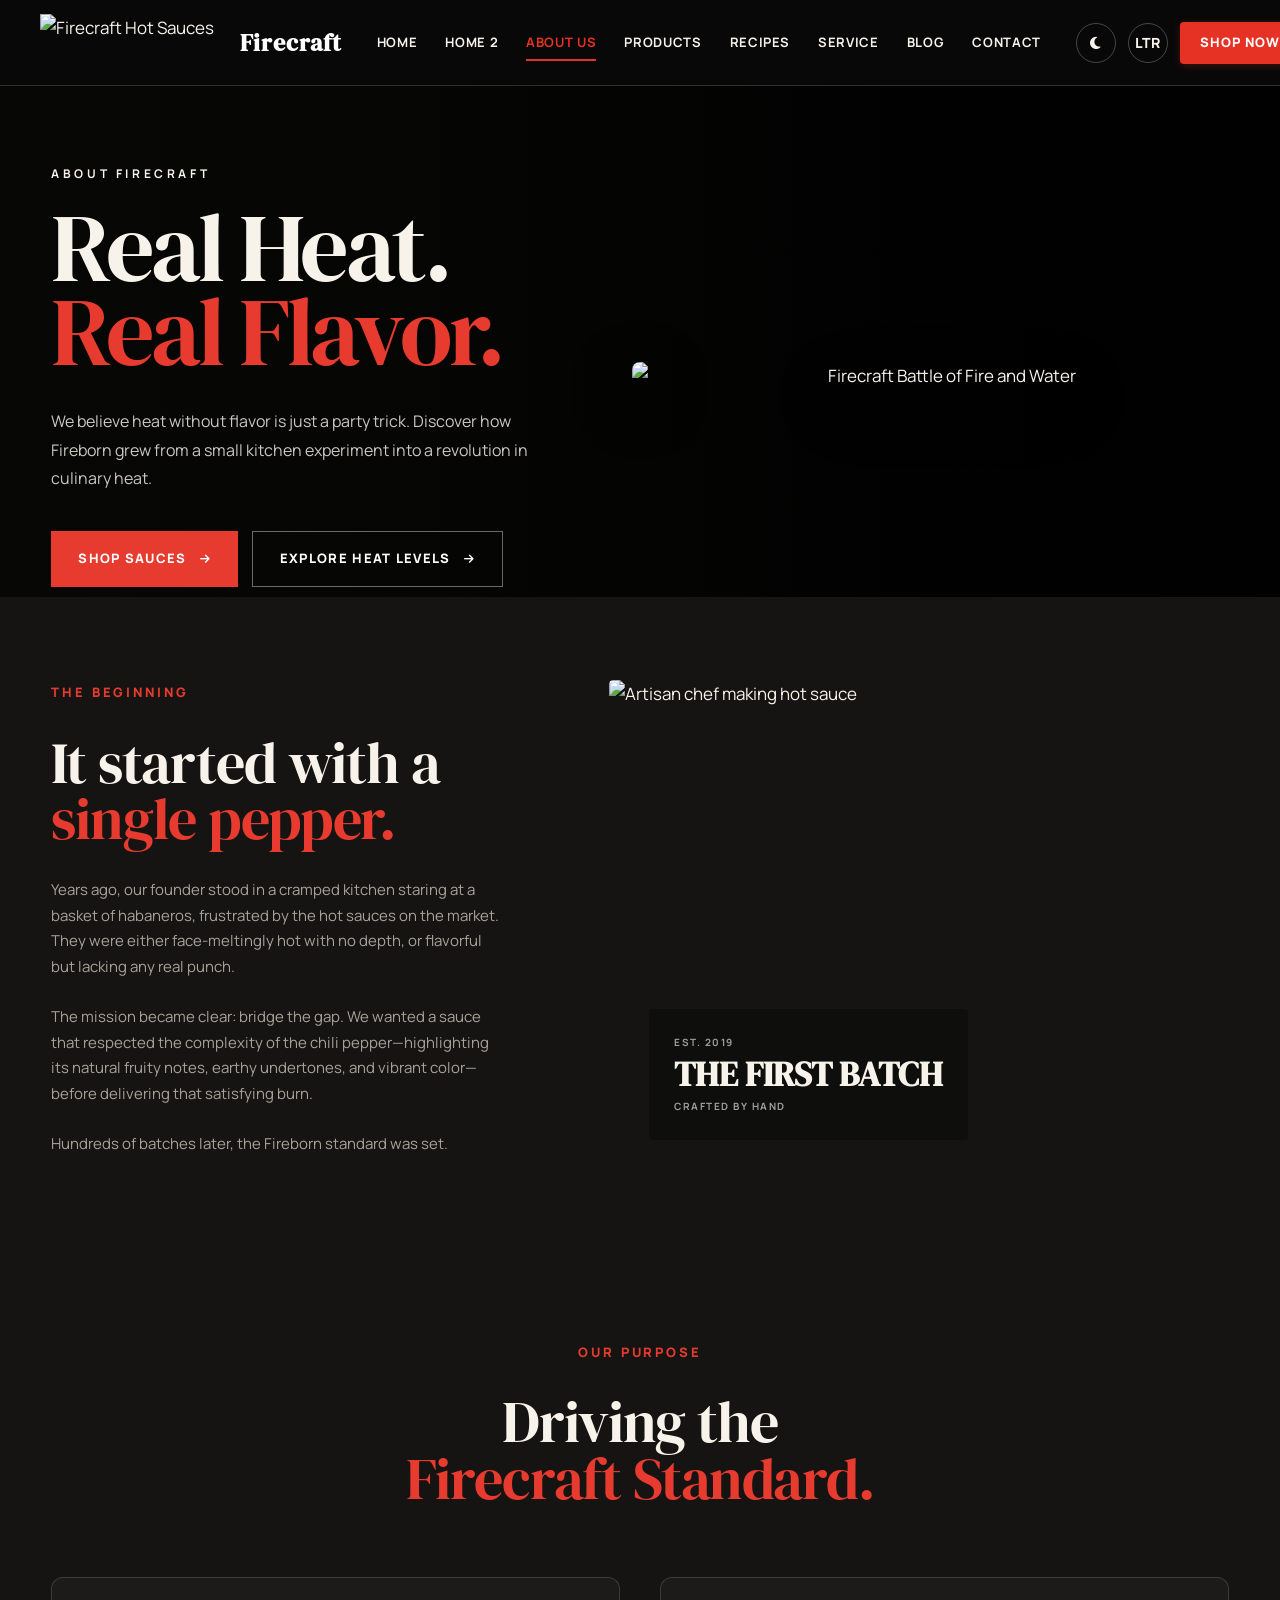
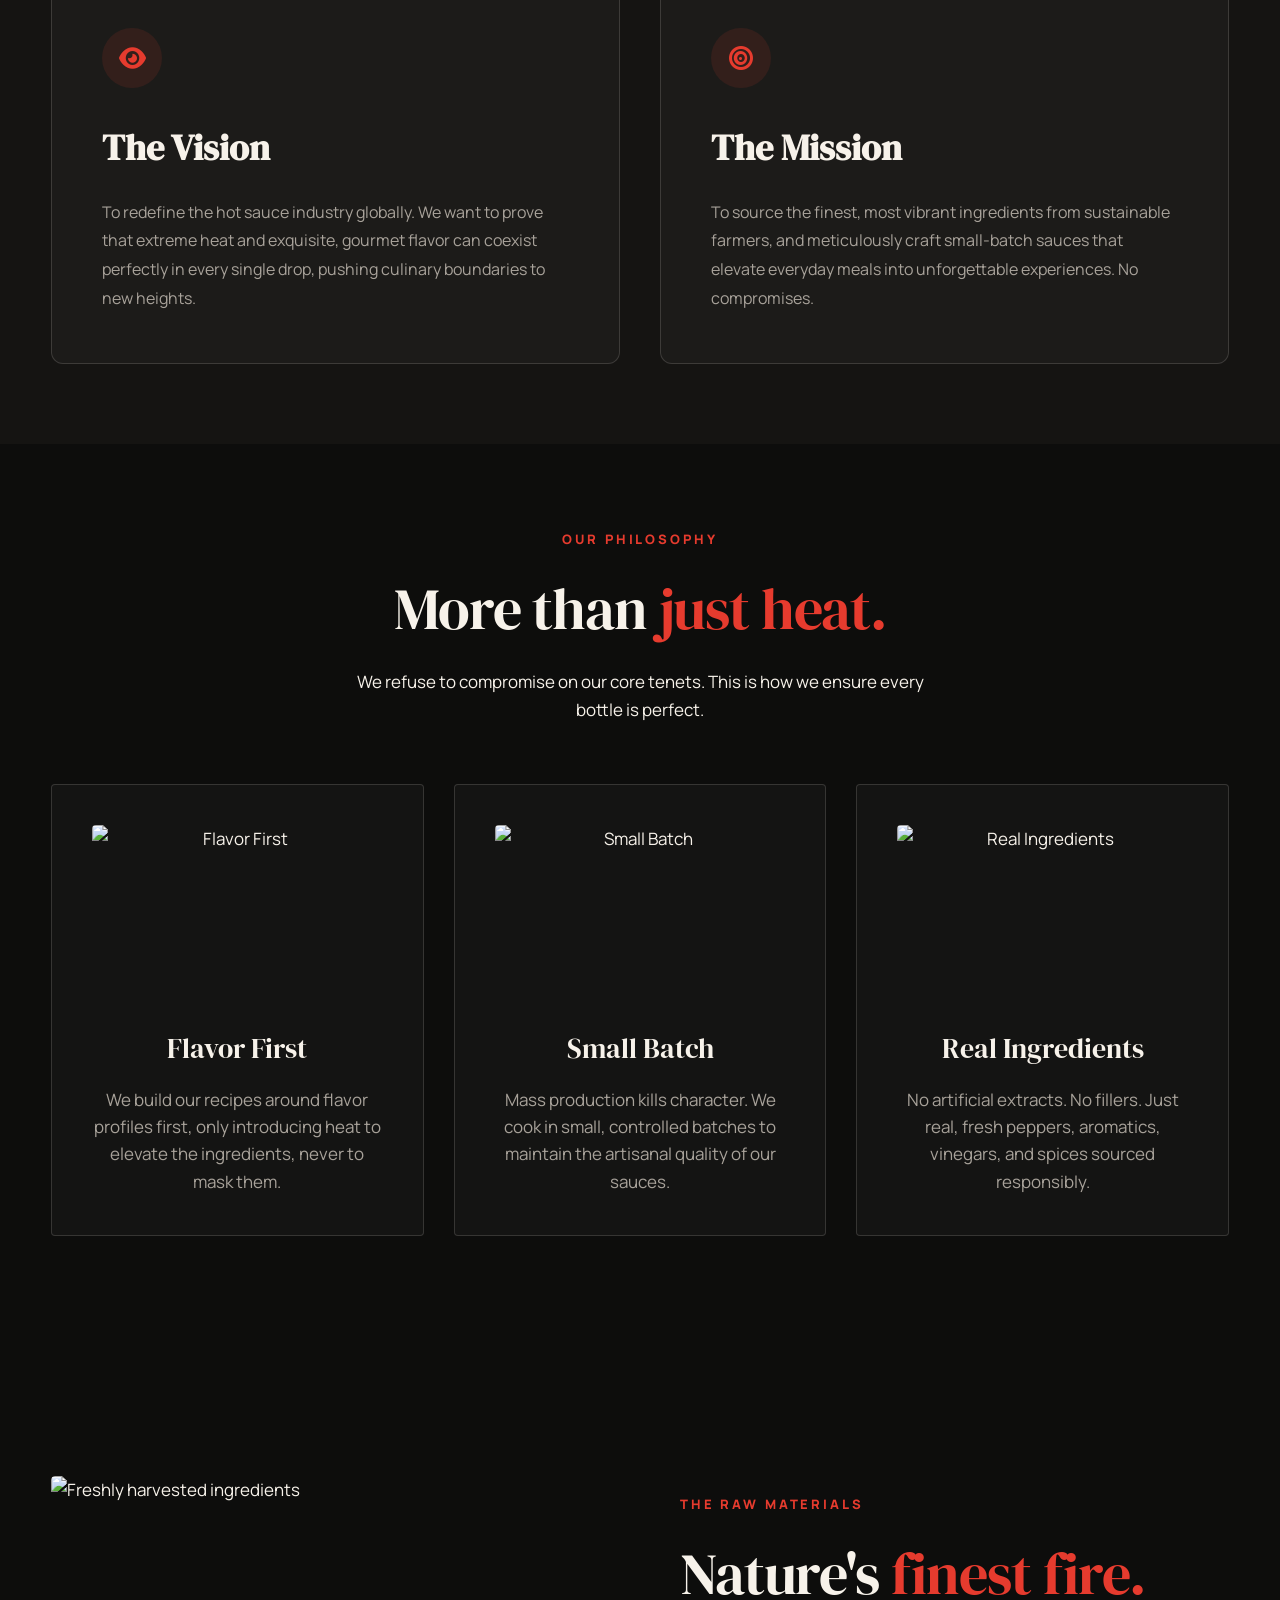
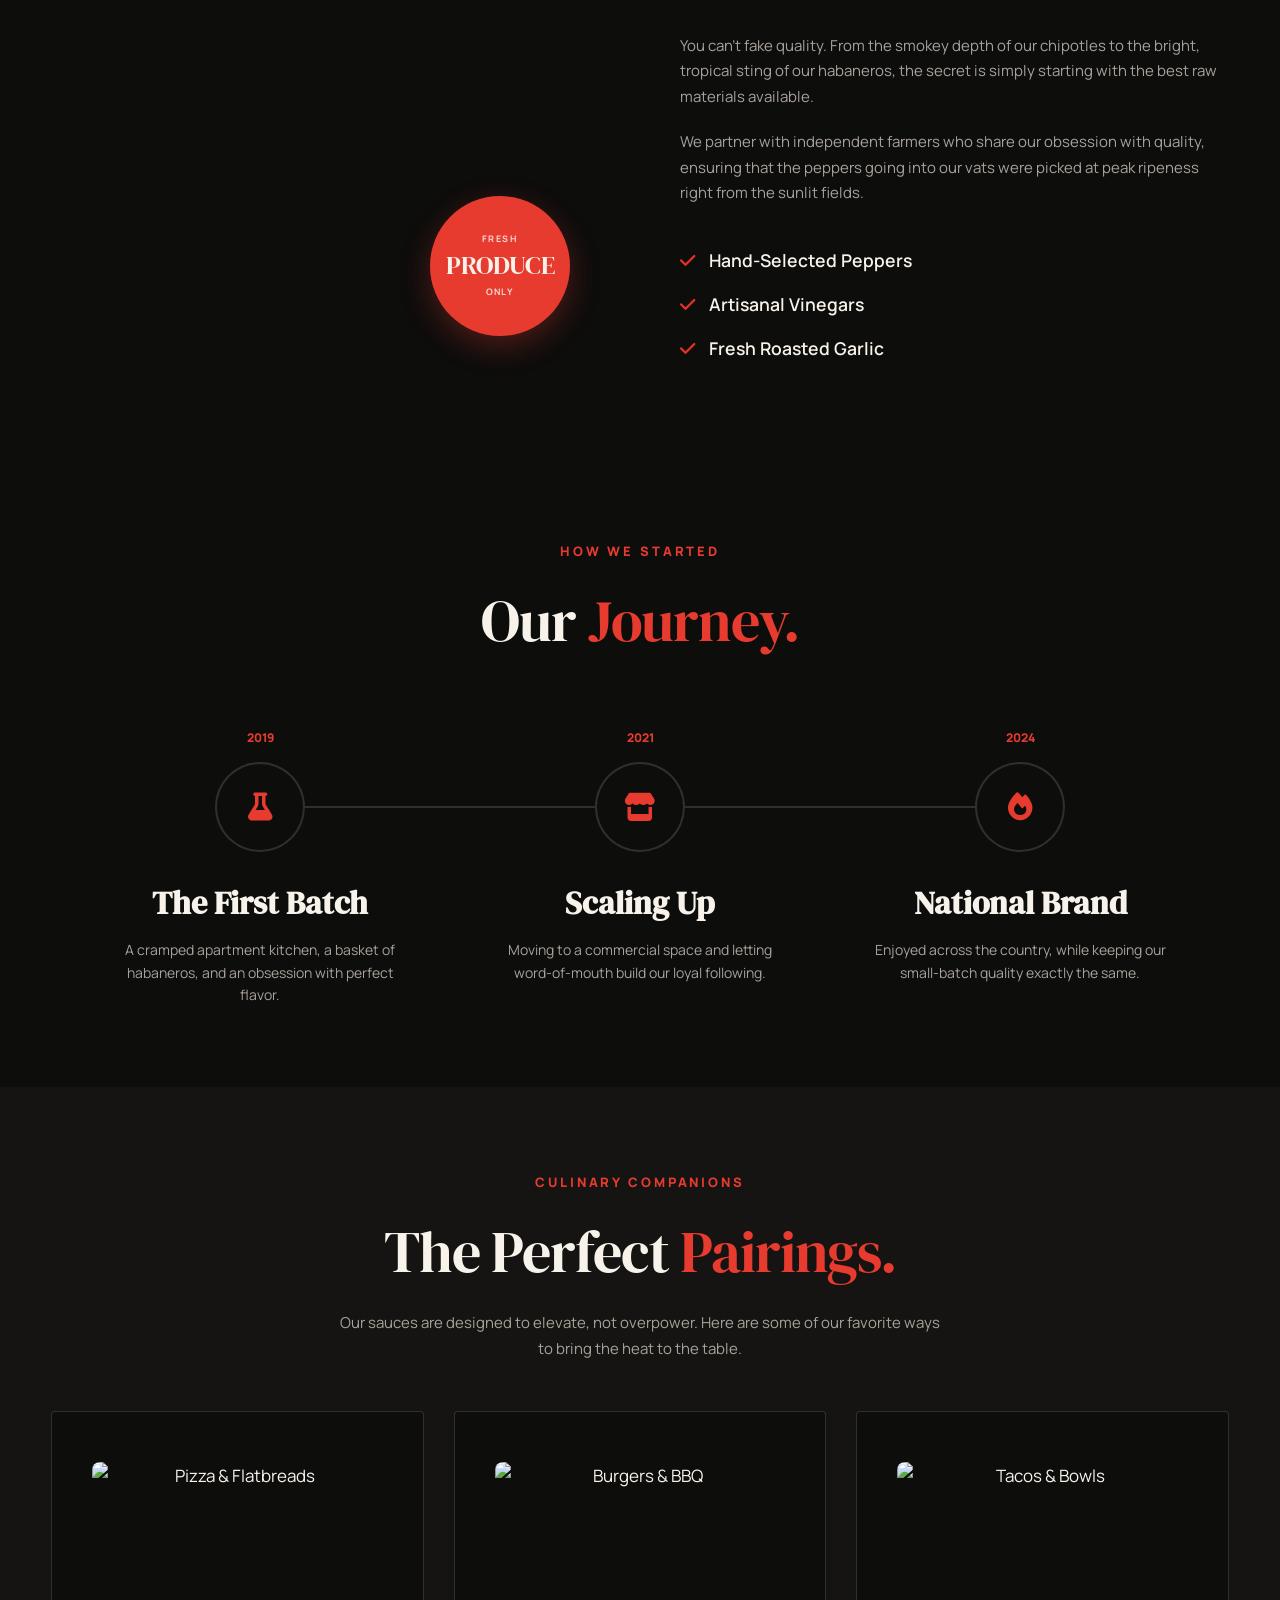
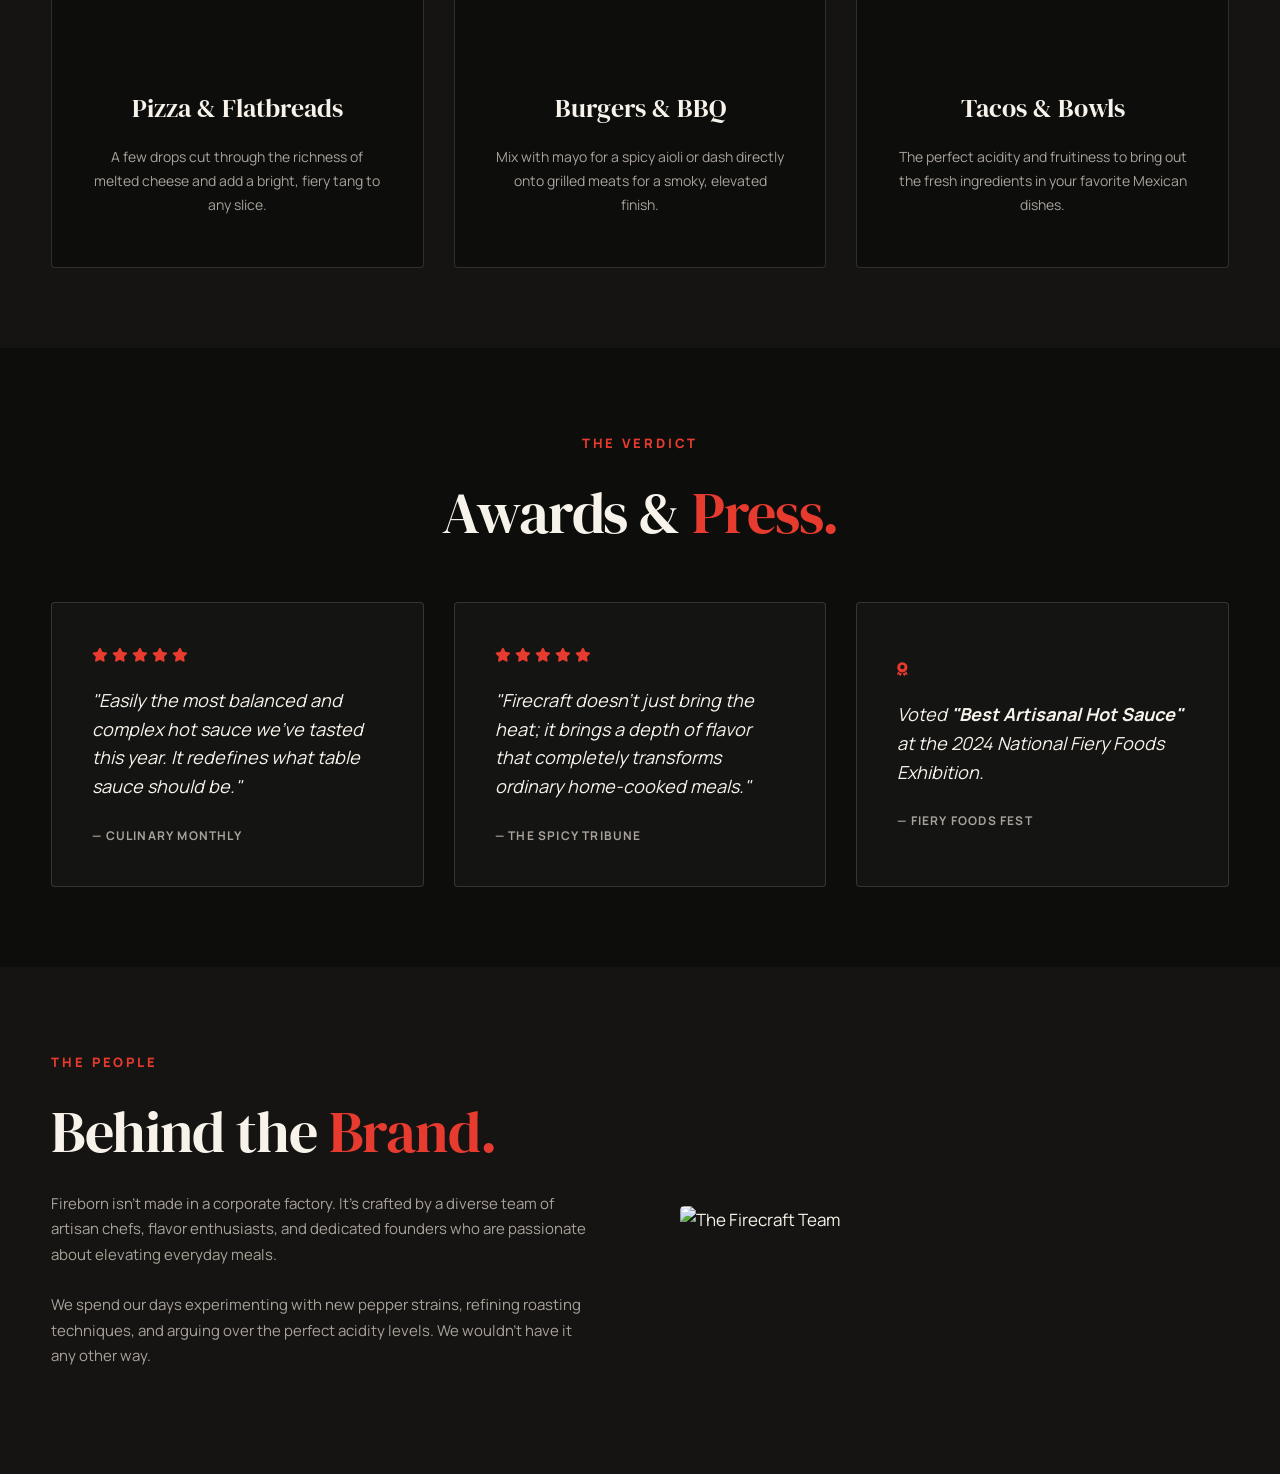
==== about.html @ ca41d74a "bugs cleared" ====
<!DOCTYPE html>
<html lang="en">
<head>
    <meta charset="UTF-8">
    <meta name="viewport" content="width=device-width, initial-scale=1.0">

    <title>Fireborn | Our Story</title>
    <link rel="icon" type="image/png" href="assets/images/firecraft_logo.png">

    <link rel="preconnect" href="https://fonts.googleapis.com">
    <link rel="preconnect" href="https://fonts.gstatic.com" crossorigin>

    <link href="https://fonts.googleapis.com/css2?family=DM+Serif+Display&family=Manrope:wght@400;500;600;700;800&display=swap" rel="stylesheet">

    <link
        rel="stylesheet"
        href="https://cdnjs.cloudflare.com/ajax/libs/font-awesome/6.5.2/css/all.min.css"
    >

    <link rel="stylesheet" href="css/style.css">
    <link rel="stylesheet" href="css/navbar.css">
    <link rel="stylesheet" href="css/footer.css">
    <link rel="stylesheet" href="css/about.css">
</head>

<body>

<!-- =====================================================
     NAVBAR
====================================================== -->
<div id="navbar-container">
    <header class="navbar">
        <div class="container navbar-container">
            <a href="index.html" class="logo">
                <img src="assets/images/firecraft_logo.png" alt="Firecraft Hot Sauces">
                <span class="logo-text">Firecraft</span>
            </a>
            <nav class="nav-menu">
                <a href="index.html">Home</a>
                <a href="home2.html">Home 2</a>
                <a href="about.html" class="active">About Us</a>
                <a href="products.html">Products</a>
                <a href="recipes.html">Recipes</a>
                <a href="services.html">Service</a>
                <a href="blog.html">Blog</a>
                <a href="contact.html">Contact</a>
            </nav>
            <div class="nav-actions">
                <button type="button" class="mobile-menu-btn" aria-label="Open Menu">
                    <i class="fa-solid fa-bars"></i>
                </button>
                <button type="button" class="nav-icon theme-toggle-btn" aria-label="Toggle Theme">
                    <i class="fa-solid fa-moon"></i>
                </button>
                <button type="button" class="nav-icon dir-toggle-btn" aria-label="Toggle Direction">
                    LTR
                </button>
                <a href="products.html" class="btn btn-primary nav-cta-btn">Shop Now</a>
            </div>
        </div>
    </header>
</div>




<main>

<!-- =====================================================
     01. HERO
===================================================== -->
<section class="hero-section" id="about-hero">

    <div class="hero-overlay"></div>

    <div class="container hero-container" style="display: flex; align-items: center; justify-content: space-between; flex-wrap: wrap; gap: 40px;">

        <div class="hero-content" style="max-width: 600px; flex: 1 1 400px;">
            <p class="hero-eyebrow">ABOUT FIRECRAFT</p>
            <h1 class="hero-title">
                Real Heat.<br>
                <span>Real Flavor.</span>
            </h1>
            <p class="hero-description">
                We believe heat without flavor is just a party trick. 
                Discover how Fireborn grew from a small kitchen experiment into a revolution in culinary heat.
            </p>
            
            <div class="hero-buttons" style="margin-top: 38px; display: flex; gap: 14px; flex-wrap: wrap;">
                <a href="products.html" class="btn btn-primary">
                    Shop Sauces
                    <i class="fa-solid fa-arrow-right"></i>
                </a>
                <a href="#heat-guide" class="btn btn-outline" style="border-color: rgba(255,255,255,0.4); color: #ffffff;" onmouseover="this.style.background='#ffffff'; this.style.color='#171513'" onmouseout="this.style.background='transparent'; this.style.color='#ffffff'">
                    Explore Heat Levels
                    <i class="fa-solid fa-arrow-right"></i>
                </a>
                
            </div>
        </div>
        
        <div class="hero-mascot" style="flex: 1 1 400px; max-width: 600px; text-align: center;">
            <img src="assets/images/services/Firecraft_%20Battle%20of%20Fire%20and%20Water.png" class="animated-mascot" alt="Firecraft Battle of Fire and Water" style="width: 100%; max-width: 550px; height: auto; border-radius: 8px;">
        </div>

    </div>

</section>

<!-- =====================================================
     02. THE BEGINNING
===================================================== -->
<section class="story-section section">
    <div class="container story-layout">
        
        <div class="story-copy">
            <span class="section-label">THE BEGINNING</span>
            <h2>
                It started with a<br>
                <em>single pepper.</em>
            </h2>
            <p>
                Years ago, our founder stood in a cramped kitchen staring at a basket of habaneros, frustrated by the hot sauces on the market. They were either face-meltingly hot with no depth, or flavorful but lacking any real punch.
            </p>
            <p>
                The mission became clear: bridge the gap. We wanted a sauce that respected the complexity of the chili pepper—highlighting its natural fruity notes, earthy undertones, and vibrant color—before delivering that satisfying burn.
            </p>
            <p>
                Hundreds of batches later, the Fireborn standard was set.
            </p>
        </div>

        <div class="story-visual">
            <img src="assets/images/about_story.jpg" alt="Artisan chef making hot sauce">
            <div class="story-caption">
                <span>EST. 2019</span>
                <strong>THE FIRST BATCH</strong>
                <span>CRAFTED BY HAND</span>
            </div>
        </div>

    </div>
</section>

<section class="vision-mission-redesigned section" style="background: var(--color-dark-soft); position: relative; padding: 80px 0;">
    <div class="container">
        <div class="philosophy-heading text-center" style="margin-bottom: 40px; display: flex; flex-direction: column; align-items: center;">
            <span class="section-label">OUR PURPOSE</span>
            <h2>
                Driving the<br>
                <em>Firecraft Standard.</em>
            </h2>
        </div>

        <div style="display: grid; grid-template-columns: repeat(auto-fit, minmax(350px, 1fr)); gap: 40px; position: relative; z-index: 2;">
            
            <!-- Vision Card -->
            <div style="background: var(--card-bg-light); border: 1px solid var(--color-border-dark); border-radius: 12px; padding: 50px; transition: transform 0.4s ease, box-shadow 0.4s ease; cursor: pointer;" onmouseover="this.style.transform='translateY(-10px)'; this.style.boxShadow='0 20px 40px rgba(255, 68, 51, 0.15)'; this.style.borderColor='var(--color-red)'" onmouseout="this.style.transform='translateY(0)'; this.style.boxShadow='none'; this.style.borderColor='var(--color-border-dark)'">
                <div style="width: 60px; height: 60px; background: rgba(255, 68, 51, 0.1); border-radius: 50%; display: flex; align-items: center; justify-content: center; margin-bottom: 30px;">
                    <i class="fa-solid fa-eye" style="font-size: 24px; color: var(--color-red);"></i>
                </div>
                <h3 style="font-family: var(--font-display); font-size: 36px; color: var(--color-text-light); margin-bottom: 20px;">The Vision</h3>
                <p style="color: var(--color-muted); font-size: 16px; line-height: 1.8;">
                    To redefine the hot sauce industry globally. We want to prove that extreme heat and exquisite, gourmet flavor can coexist perfectly in every single drop, pushing culinary boundaries to new heights.
                </p>
            </div>

            <!-- Mission Card -->
            <div style="background: var(--card-bg-light); border: 1px solid var(--color-border-dark); border-radius: 12px; padding: 50px; transition: transform 0.4s ease, box-shadow 0.4s ease; cursor: pointer;" onmouseover="this.style.transform='translateY(-10px)'; this.style.boxShadow='0 20px 40px rgba(255, 68, 51, 0.15)'; this.style.borderColor='var(--color-red)'" onmouseout="this.style.transform='translateY(0)'; this.style.boxShadow='none'; this.style.borderColor='var(--color-border-dark)'">
                <div style="width: 60px; height: 60px; background: rgba(255, 68, 51, 0.1); border-radius: 50%; display: flex; align-items: center; justify-content: center; margin-bottom: 30px;">
                    <i class="fa-solid fa-bullseye" style="font-size: 24px; color: var(--color-red);"></i>
                </div>
                <h3 style="font-family: var(--font-display); font-size: 36px; color: var(--color-text-light); margin-bottom: 20px;">The Mission</h3>
                <p style="color: var(--color-muted); font-size: 16px; line-height: 1.8;">
                    To source the finest, most vibrant ingredients from sustainable farmers, and meticulously craft small-batch sauces that elevate everyday meals into unforgettable experiences. No compromises.
                </p>
            </div>

        </div>
    </div>
</section>

<!-- =====================================================
     04. OUR PHILOSOPHY
===================================================== -->
<section class="philosophy-section section section-dark">
    <div class="container">
        <div class="philosophy-heading text-center">
            <span class="section-label">OUR PHILOSOPHY</span>
            <h2>
                More than
                <em>just heat.</em>
            </h2>
            <p>We refuse to compromise on our core tenets. This is how we ensure every bottle is perfect.</p>
        </div>

        <div class="philosophy-grid">
            <article class="philosophy-card">
                <img src="assets/images/services/services-process.jpg" alt="Flavor First" style="width: 100%; height: 180px; object-fit: cover; border-radius: 4px; margin-bottom: 20px;">
                <h3>Flavor First</h3>
                <p>We build our recipes around flavor profiles first, only introducing heat to elevate the ingredients, never to mask them.</p>
            </article>

            <article class="philosophy-card">
                <img src="assets/images/about_team.jpg" alt="Small Batch" style="width: 100%; height: 180px; object-fit: cover; border-radius: 4px; margin-bottom: 20px;">
                <h3>Small Batch</h3>
                <p>Mass production kills character. We cook in small, controlled batches to maintain the artisanal quality of our sauces.</p>
            </article>

            <article class="philosophy-card">
                <img src="assets/images/products/Understand the Heat in Chili Peppers.png" alt="Real Ingredients" style="width: 100%; height: 180px; object-fit: cover; border-radius: 4px; margin-bottom: 20px;">
                <h3>Real Ingredients</h3>
                <p>No artificial extracts. No fillers. Just real, fresh peppers, aromatics, vinegars, and spices sourced responsibly.</p>
            </article>
        </div>
    </div>
</section>

<!-- =====================================================
     05. INGREDIENTS
===================================================== -->
<section class="ingredients-section section">
    <div class="container ingredients-layout">
        
        <div class="ingredients-visual">
            <img src="assets/images/about_farm.jpg" alt="Freshly harvested ingredients">
            <div class="image-stamp">
                <span>FRESH</span>
                <strong>PRODUCE</strong>
                <span>ONLY</span>
            </div>
        </div>

        <div class="ingredients-copy">
            <span class="section-label">THE RAW MATERIALS</span>
            <h2>
                Nature's
                <em>finest fire.</em>
            </h2>
            <p>
                You can't fake quality. From the smokey depth of our chipotles to the bright, tropical sting of our habaneros, the secret is simply starting with the best raw materials available.
            </p>
            <p>
                We partner with independent farmers who share our obsession with quality, ensuring that the peppers going into our vats were picked at peak ripeness right from the sunlit fields.
            </p>
            
            <div class="ingredients-list">
                <div class="ingredient-item">
                    <h4><i class="fa-solid fa-check text-red"></i> Hand-Selected Peppers</h4>
                </div>
                <div class="ingredient-item">
                    <h4><i class="fa-solid fa-check text-red"></i> Artisanal Vinegars</h4>
                </div>
                <div class="ingredient-item">
                    <h4><i class="fa-solid fa-check text-red"></i> Fresh Roasted Garlic</h4>
                </div>
            </div>
        </div>
    </div>
</section>

<!-- =====================================================
     06. TIMELINE / OUR JOURNEY
===================================================== -->
<section class="timeline-section section">
    <div class="container timeline-container">
        <div class="timeline-heading">
            <span class="section-label">HOW WE STARTED</span>
            <h2>Our <em>Journey.</em></h2>
        </div>

        <div class="journey" style="grid-template-columns: repeat(3, 1fr);">
            <div class="journey-line"></div>
            
            <div class="journey-step">
                <span class="step-number">2019</span>
                <div class="step-icon"><i class="fa-solid fa-flask"></i></div>
                <h3 class="journey-title">The First Batch</h3>
                <p>A cramped apartment kitchen, a basket of habaneros, and an obsession with perfect flavor.</p>
            </div>
            
            <div class="journey-step">
                <span class="step-number">2021</span>
                <div class="step-icon"><i class="fa-solid fa-store"></i></div>
                <h3 class="journey-title">Scaling Up</h3>
                <p>Moving to a commercial space and letting word-of-mouth build our loyal following.</p>
            </div>
            
            <div class="journey-step">
                <span class="step-number">2024</span>
                <div class="step-icon"><i class="fa-solid fa-fire"></i></div>
                <h3 class="journey-title">National Brand</h3>
                <p>Enjoyed across the country, while keeping our small-batch quality exactly the same.</p>
            </div>
        </div>
    </div>
</section>

<!-- =====================================================
     07. PERFECT PAIRINGS
===================================================== -->
<section class="pairings-section section">
    <div class="container">
        <div class="pairings-heading text-center">
            <span class="section-label">CULINARY COMPANIONS</span>
            <h2>The Perfect <em>Pairings.</em></h2>
            <p style="color: var(--color-muted); max-width: 600px; margin: 20px auto 50px; line-height: 1.7; font-size: 15px;">
                Our sauces are designed to elevate, not overpower. Here are some of our favorite ways to bring the heat to the table.
            </p>
        </div>

        <div class="pairings-grid">
            <div class="pairing-card">
                <img src="https://images.unsplash.com/photo-1513104890138-7c749659a591?w=600" alt="Pizza & Flatbreads" style="width: 100%; height: 200px; object-fit: cover; border-radius: 8px; margin-bottom: 25px;">
                <h3>Pizza & Flatbreads</h3>
                <p>A few drops cut through the richness of melted cheese and add a bright, fiery tang to any slice.</p>
            </div>
            
            <div class="pairing-card">
                <img src="https://images.unsplash.com/photo-1568901346375-23c9450c58cd?w=600" alt="Burgers & BBQ" style="width: 100%; height: 200px; object-fit: cover; border-radius: 8px; margin-bottom: 25px;">
                <h3>Burgers & BBQ</h3>
                <p>Mix with mayo for a spicy aioli or dash directly onto grilled meats for a smoky, elevated finish.</p>
            </div>
            
            <div class="pairing-card">
                <img src="https://images.unsplash.com/photo-1551504734-5ee1c4a1479b?w=600" alt="Tacos & Bowls" style="width: 100%; height: 200px; object-fit: cover; border-radius: 8px; margin-bottom: 25px;">
                <h3>Tacos & Bowls</h3>
                <p>The perfect acidity and fruitiness to bring out the fresh ingredients in your favorite Mexican dishes.</p>
            </div>
        </div>
    </div>
</section>

<!-- =====================================================
     08. AWARDS & PRESS
===================================================== -->
<section class="press-section section">
    <div class="container">
        <div class="press-heading text-center">
            <span class="section-label">THE VERDICT</span>
            <h2>Awards & <em>Press.</em></h2>
        </div>

        <div class="press-grid">
            <div class="press-card">
                <div class="stars">
                    <i class="fa-solid fa-star"></i><i class="fa-solid fa-star"></i><i class="fa-solid fa-star"></i><i class="fa-solid fa-star"></i><i class="fa-solid fa-star"></i>
                </div>
                <blockquote>"Easily the most balanced and complex hot sauce we've tasted this year. It redefines what table sauce should be."</blockquote>
                <div class="press-source">— Culinary Monthly</div>
            </div>
            
            <div class="press-card">
                <div class="stars">
                    <i class="fa-solid fa-star"></i><i class="fa-solid fa-star"></i><i class="fa-solid fa-star"></i><i class="fa-solid fa-star"></i><i class="fa-solid fa-star"></i>
                </div>
                <blockquote>"Firecraft doesn't just bring the heat; it brings a depth of flavor that completely transforms ordinary home-cooked meals."</blockquote>
                <div class="press-source">— The Spicy Tribune</div>
            </div>
            
            <div class="press-card">
                <div class="stars">
                    <i class="fa-solid fa-award"></i>
                </div>
                <blockquote>Voted <strong>"Best Artisanal Hot Sauce"</strong><br>at the 2024 National Fiery Foods Exhibition.</blockquote>
                <div class="press-source">— Fiery Foods Fest</div>
            </div>
        </div>
    </div>
</section>

<!-- =====================================================
     09. BEHIND THE BRAND
===================================================== -->
<section class="team-section section">
    <div class="container team-layout">
        <div class="team-copy">
            <span class="section-label">THE PEOPLE</span>
            <h2>
                Behind the
                <em>Brand.</em>
            </h2>
            <p>
                Fireborn isn't made in a corporate factory. It's crafted by a diverse team of artisan chefs, flavor enthusiasts, and dedicated founders who are passionate about elevating everyday meals.
            </p>
            <p>
                We spend our days experimenting with new pepper strains, refining roasting techniques, and arguing over the perfect acidity levels. We wouldn't have it any other way.
            </p>
        </div>
        
        <div class="team-visual">
            <img src="assets/images/about_team.jpg" alt="The Firecraft Team">
        </div>
    </div>
</section>


</main>

<!-- =====================================================
     FOOTER
====================================================== -->
</main>

<div id="footer-container"></div>

<script src="js/navbar.js"></script>
<script src="js/main.js"></script>


</body>
</html>
---- css/style.css ----
/* =========================================================
   FIREBORN — MAIN STYLE SHEET
   ========================================================= */

/* =========================================================
   01. ROOT / VARIABLES
   ========================================================= */

:root {
    --color-dark: #0d0d0c;
    --color-dark-soft: #151412;
    --color-dark-card: #1b1917;

    --color-ivory: #f4ede3;
    --color-cream: #faf6ef;
    --color-white: #f7f2ea;

    --color-red: #e63b2e;
    --color-red-dark: #bd2d23;
    --color-orange: #c85a2b;
    --color-gold: #c99a4a;

    --color-text-dark: #171513;
    --color-text-light: #f7f2ea;
    --color-muted: #a8a29a;
    --color-border-dark: rgba(247, 242, 234, 0.15);
    --color-border-light: rgba(23, 21, 19, 0.15);

    --font-display: "DM Serif Display", serif;
    --font-body: "Manrope", sans-serif;

    --container: 1380px;

    --transition: 0.3s ease;

    --bg-light-section: var(--color-dark-soft);
    --text-light-section: var(--color-text-light);
    --card-bg-light: rgba(255, 255, 255, 0.03);
    --radius: 4px;
    --radius-container: 4px;
    --radius-image: 4px;
}

/* =========================================================
   GLOBAL LIGHT THEME SYSTEM - ALL PAGES SUPPORT
   ========================================================= */
html.light-theme,
body.light-theme {
    /* Main Design Tokens */
    --color-dark: #f4ede3;
    --color-dark-soft: #e8d5c4;
    --color-dark-card: #ffffff;
    --color-text-light: #171513;
    --color-muted: #5e5952;
    --color-border-dark: rgba(23, 21, 19, 0.15);
    --bg-light-section: #f0e6d6;
    --text-light-section: #171513;
    --card-bg-light: #ffffff;

    /* Rebind home.css & home2.css tokens */
    --black: #eae4d9;
    --dark: #f4ede3;
    --dark-soft: #e8d5c4;
    --dark-card: #ffffff;
    --white: #171513;
    --muted-white: #4a453e;
    --muted: #6e675e;
    --border: rgba(0, 0, 0, 0.12);

    /* Services & Service Details page tokens */
    --sp-dark: #f4ede3;
    --sp-card: #ffffff;
    --sp-text: #171513;
    --sp-muted: #5e5952;
    --sp-border: rgba(0, 0, 0, 0.12);
    --hero-dark: #f4ede3;

    /* Recipes & Recipe Details page tokens */
    --rd-dark: #f4ede3;
    --rd-card: #ffffff;
    --rd-text: #171513;
    --rd-muted: #5e5952;
    --rd-border: rgba(0, 0, 0, 0.12);

    /* Blog & Blog Details page tokens */
    --blog-black: #f4ede3;
    --blog-dark: #e8d5c4;
    --blog-muted: #5e5952;
    --blog-border: rgba(0, 0, 0, 0.12);
    --bd-bg: #f4ede3;
    --bd-bg-soft: #e8d5c4;
    --bd-card: #ffffff;
    --bd-text: #171513;
    --bd-muted: #5e5952;
    --bd-border: rgba(0, 0, 0, 0.12);

    /* Contact Us page tokens */
    --contact-black: #f4ede3;
    --contact-black-soft: #e8d5c4;
    --contact-card: #ffffff;
    --contact-text: #171513;
    --contact-muted: #5e5952;
    --contact-border: rgba(0, 0, 0, 0.12);
    --contact-ivory: #171513;

    /* Products & Product Details page tokens */
    --pd-dark: #f4ede3;
    --pd-card: #ffffff;
    --pd-text: #171513;
    --pd-muted: #5e5952;
    --pd-border: rgba(0, 0, 0, 0.12);
    --bg-dark: #f4ede3;
    --bg-secondary: #e8d5c4;
    --text-primary: #171513;
    --text-secondary: #5e5952;

    background-color: #f4ede3 !important;
    color: #171513 !important;
}

/* Page Body & Main Content */
html.light-theme main,
body.light-theme main,
html.light-theme section:not(.navbar):not(.footer),
body.light-theme section:not(.navbar):not(.footer),
html.light-theme article,
body.light-theme article {
    background-color: #f4ede3 !important;
    color: #171513 !important;
}

/* All Cards, Panels, Grids, Boxes, Modals, Forms & Containers */
html.light-theme .heat-card,
html.light-theme .flavor-card,
html.light-theme .pairing-card,
html.light-theme .product-card,
html.light-theme .recipe-card,
html.light-theme .blog-card,
html.light-theme .service-card,
html.light-theme .feature-item,
html.light-theme .stat-card,
html.light-theme .contact-card,
html.light-theme .about-card,
html.light-theme .sauce-card,
html.light-theme .matrix-cell,
html.light-theme .lab-card,
html.light-theme .craft-card,
html.light-theme .review-card,
html.light-theme .value-card,
html.light-theme .team-card,
html.light-theme .award-item,
html.light-theme .stat-box,
html.light-theme .pd-card,
html.light-theme .ingredient-card,
html.light-theme .instruction-step,
html.light-theme .sd-card,
html.light-theme .feature-box,
html.light-theme .pricing-card,
html.light-theme .comment-card,
html.light-theme .author-box,
html.light-theme .sidebar-widget,
html.light-theme .rc-sidebar,
html.light-theme .contact-info-item,
html.light-theme .contact-form,
html.light-theme .faq-item,
html.light-theme .modal-content,
html.light-theme .tab-content,
html.light-theme .spec-row,
html.light-theme .filter-bar,
html.light-theme .category-card,
html.light-theme .step-card,
html.light-theme .blend-form,
html.light-theme .info-card,
body.light-theme .heat-card,
body.light-theme .flavor-card,
body.light-theme .pairing-card,
body.light-theme .product-card,
body.light-theme .recipe-card,
body.light-theme .blog-card,
body.light-theme .service-card,
body.light-theme .feature-item,
body.light-theme .stat-card,
body.light-theme .contact-card,
body.light-theme .about-card,
body.light-theme .sauce-card,
body.light-theme .matrix-cell,
body.light-theme .lab-card,
body.light-theme .craft-card,
body.light-theme .review-card,
body.light-theme .value-card,
body.light-theme .team-card,
body.light-theme .award-item,
body.light-theme .stat-box,
body.light-theme .pd-card,
body.light-theme .ingredient-card,
body.light-theme .instruction-step,
body.light-theme .sd-card,
body.light-theme .feature-box,
body.light-theme .pricing-card,
body.light-theme .comment-card,
body.light-theme .author-box,
body.light-theme .sidebar-widget,
body.light-theme .rc-sidebar,
body.light-theme .contact-info-item,
body.light-theme .contact-form,
body.light-theme .faq-item,
body.light-theme .modal-content,
body.light-theme .tab-content,
body.light-theme .spec-row,
body.light-theme .filter-bar,
body.light-theme .category-card,
body.light-theme .step-card,
body.light-theme .blend-form,
body.light-theme .info-card {
    background-color: #ffffff !important;
    border: 1px solid rgba(0, 0, 0, 0.12) !important;
    color: #171513 !important;
    box-shadow: 0 4px 18px rgba(0, 0, 0, 0.06) !important;
}

/* Headings in Light Theme */
html.light-theme h1:not(.logo-text):not(.hero-title),
html.light-theme h2,
html.light-theme h3,
html.light-theme h4,
html.light-theme h5,
html.light-theme h6,
body.light-theme h1:not(.logo-text):not(.hero-title),
body.light-theme h2,
body.light-theme h3,
body.light-theme h4,
body.light-theme h5,
body.light-theme h6 {
    color: #171513 !important;
}

/* Body & Paragraph Text in Light Theme */
html.light-theme p,
html.light-theme li,
html.light-theme label,
html.light-theme td,
html.light-theme th,
body.light-theme p,
body.light-theme li,
body.light-theme label,
body.light-theme td,
body.light-theme th {
    color: #3b3732 !important;
}

/* Muted & Secondary Text in Light Theme */
html.light-theme .muted,
html.light-theme .text-muted,
html.light-theme .color-muted,
html.light-theme .meta-info,
html.light-theme .date,
html.light-theme .author,
body.light-theme .muted,
body.light-theme .text-muted,
body.light-theme .color-muted,
body.light-theme .meta-info,
body.light-theme .date,
body.light-theme .author {
    color: #6e675e !important;
}

/* Form Inputs & Select Controls */
html.light-theme input,
html.light-theme textarea,
html.light-theme select,
html.light-theme .search-input,
html.light-theme .sort-select,
body.light-theme input,
body.light-theme textarea,
body.light-theme select,
body.light-theme .search-input,
body.light-theme .sort-select {
    background-color: #ffffff !important;
    color: #171513 !important;
    border: 1px solid rgba(0, 0, 0, 0.2) !important;
}

/* Filter Buttons & Badges */
html.light-theme .filter-btn,
html.light-theme .recipe-filter-btn,
html.light-theme .tag,
html.light-theme .tab-btn,
body.light-theme .filter-btn,
body.light-theme .recipe-filter-btn,
body.light-theme .tag,
body.light-theme .tab-btn {
    background-color: #e8dfd3 !important;
    color: #171513 !important;
    border: 1px solid rgba(0, 0, 0, 0.12) !important;
}

html.light-theme .filter-btn.active,
html.light-theme .recipe-filter-btn.active,
html.light-theme .tab-btn.active,
body.light-theme .filter-btn.active,
body.light-theme .recipe-filter-btn.active,
body.light-theme .tab-btn.active {
    background-color: #E53224 !important;
    color: #ffffff !important;
    border-color: #E53224 !important;
}




/* =========================================================
   02. RESET
   ========================================================= */

* {
    margin: 0;
    padding: 0;
    box-sizing: border-box;
}

html {
    scroll-behavior: smooth;
}

body {
    font-family: var(--font-body);
    background: var(--color-dark);
    color: var(--color-text-light);
    font-size: 17px;
    line-height: 1.65;
    overflow-x: hidden;
}

body,
button,
input,
textarea,
select {
    font-family: var(--font-body);
}

img {
    display: block;
    width: 100%;
    max-width: 100%;
}

a {
    color: inherit;
    text-decoration: none;
}

button {
    border: none;
    background: none;
    cursor: pointer;
}

ul {
    list-style: none;
}


/* =========================================================
   03. GLOBAL CONTAINER
   ========================================================= */

.container {
    width: min(92%, var(--container));
    margin: 0 auto;
}


/* =========================================================
   04. COMMON SECTION STYLES
   ========================================================= */

.section-dark {
    background: var(--color-dark);
    color: var(--color-text-light);
}

.section-light {
    background: var(--bg-light-section);
    color: var(--text-light-section);
}

.section-heading {
    max-width: 650px;
}

.section-heading.centered {
    margin: 0 auto;
    text-align: center;
}

.section-label {
    display: inline-block;

    margin-bottom: 16px;

    font-size: 13px;
    font-weight: 800;
    letter-spacing: 0.22em;
    text-transform: uppercase;

    color: var(--color-red);
}

.section-heading h2,
.heat-intro h2,
.standard-content h2,
.story-content h2,
.wholesale-content h2 {
    font-family: var(--font-display);
    font-weight: 400;
    font-size: clamp(42px, 4.5vw, 68px);
    line-height: 0.98;
    letter-spacing: -0.02em;
}

.section-heading h2 span,
.heat-intro h2 span,
.standard-content h2 span,
.story-content h2 span,
.wholesale-content h2 span {
    color: var(--color-red);
}

.section-heading p {
    margin-top: 20px;

    max-width: 500px;

    color: var(--color-muted);
    font-size: 17px;
    line-height: 1.8;
}

.section-heading-row {
    display: flex;
    align-items: flex-end;
    justify-content: space-between;
    gap: 40px;

    margin-bottom: 55px;
}

.text-link {
    display: inline-flex;
    align-items: center;
    gap: 12px;

    padding-bottom: 7px;

    border-bottom: 1px solid currentColor;

    font-size: 13px;
    font-weight: 800;
    letter-spacing: 0.13em;
    text-transform: uppercase;

    transition: var(--transition);
}

.text-link i {
    font-size: 11px;
    transition: transform var(--transition);
}

.text-link:hover {
    color: var(--color-red);
}

.text-link:hover i {
    transform: translateX(5px);
}


/* =========================================================
   05. BUTTONS
   ========================================================= */

.btn {
    display: inline-flex;
    align-items: center;
    justify-content: center;
    gap: 13px;

    min-height: 56px;
    padding: 0 27px;

    font-size: 13px;
    font-weight: 800;
    letter-spacing: 0.1em;
    text-transform: uppercase;

    transition:
        background var(--transition),
        color var(--transition),
        border-color var(--transition),
        transform var(--transition);
}

.btn i {
    font-size: 11px;
    transition: transform var(--transition);
}

.btn:hover {
    transform: translateY(-2px);
}

.btn:hover i {
    transform: translateX(5px);
}

.btn-primary {
    background: var(--color-red);
    color: #ffffff;
}

.btn-primary:hover {
    background: #f04b3d;
}

.btn-outline {
    border: 1px solid var(--color-border-dark);
    color: var(--color-text-light);
}

.btn-outline:hover {
    border-color: var(--color-red);
    background: var(--color-red);
}


/* =========================================================
   06. NAVBAR
   ========================================================= */

.navbar, #navbar-container {
    position: sticky;
    top: 0;
    z-index: 1000;
    width: 100%;
    border-bottom: 1px solid var(--color-border-dark);
    background: var(--color-dark);
}

.navbar-container {
    min-height: 88px;

    display: flex;
    align-items: center;
    justify-content: space-between;
    gap: 35px;
}

.logo {
    display: flex;
    align-items: center;

    flex-shrink: 0;
}

.logo img, .brand-logo {
    width: auto;
    height: 65px;

    object-fit: contain;
}

.logo-text {
    font-family: var(--font-display);
    font-size: 28px;
    margin-left: 12px;
    font-weight: 700;
    color: var(--color-text-light);
}

.nav-menu {
    display: flex;
    align-items: center;
    justify-content: center;
    gap: 42px;

    margin-left: auto;
    margin-right: auto;
}

.nav-menu a {
    position: relative;

    padding: 33px 0;

    color: var(--color-text-light);

    font-size: 14px;
    font-weight: 700;
    letter-spacing: 0.06em;
    text-transform: uppercase;

    transition: color var(--transition);
}

.nav-menu a::after {
    display: none;
}

.nav-menu a:hover {
    color: var(--color-red);
}

.nav-menu a.active {
    color: var(--color-red);
}

.nav-menu a.active::after {
    content: "";
    display: block;
    position: absolute;
    left: 0;
    bottom: 0;
    width: 100%;
    height: 2px;
    background: var(--color-red);
}

.nav-actions {
    display: flex;
    align-items: center;
    gap: 20px;
}

.nav-icon {
    position: relative;

    width: 42px;
    height: 42px;

    display: grid;
    place-items: center;

    color: var(--color-text-light);
    background: transparent;
    border: 1px solid var(--color-border-dark);
    border-radius: 50%;

    font-size: 15px;

    transition: background var(--transition), color var(--transition);
}

.nav-icon:hover {
    color: var(--color-red);
    background: rgba(255, 255, 255, 0.05);
}

.dir-toggle-btn {
    font-size: 13px;
    font-weight: 800;
}

.profile-dropdown-container {
    position: relative;
}

.profile-dropdown {
    position: absolute;
    top: 100%;
    right: 0;
    background: var(--color-dark-card);
    border: 1px solid var(--color-border-dark);
    border-radius: 4px;
    display: none;
    flex-direction: column;
    min-width: 150px;
    padding: 10px 0;
}

.profile-dropdown.show {
    display: flex;
}

.profile-dropdown a {
    padding: 10px 20px;
    font-size: 13px;
    color: var(--color-text-light);
    transition: background 0.2s;
}

.profile-dropdown a:hover {
    background: rgba(230, 59, 46, 0.1);
    color: var(--color-red);
}

.mobile-menu-btn {
    display: none;

    width: 38px;
    height: 38px;

    color: #ffffff;

    font-size: 19px;
}


/* =========================================================
   07. HERO
   ========================================================= */

.hero-section {
    position: relative;
    width: 100%;
    min-height: 700px;
    display: flex;
    align-items: center; margin-top: -2px; padding-top: 2px;

    background:
        url("../assets/images/Firecraft Hot Sauce in Flames.png")
        center right / cover
        no-repeat;

    isolation: isolate;
}

.hero-overlay {
    position: absolute;
    inset: 0;
    z-index: -1;

    background:
        linear-gradient(
            90deg,
            rgba(7, 7, 6, 0.94) 0%,
            rgba(7, 7, 6, 0.78) 34%,
            rgba(7, 7, 6, 0.22) 70%,
            rgba(7, 7, 6, 0.08) 100%
        );
}

.hero-container {
    position: relative;
    z-index: 2;

    padding-top: 90px;
}

.hero-content {
    width: min(600px, 100%);
}

.hero-eyebrow {
    margin-bottom: 22px;

    color: var(--color-text-light);

    font-size: 12px;
    font-weight: 700;
    letter-spacing: 0.3em;
    text-transform: uppercase;
}

.hero-title {
    font-family: var(--font-display);
    font-weight: 400;

    font-size: clamp(68px, 7.5vw, 112px);
    line-height: 0.88;
    letter-spacing: -0.035em;

    color: var(--color-text-light);
}

.hero-title span {
    display: block;
    color: var(--color-red);
}

.hero-description {
    max-width: 520px;

    margin-top: 32px;

    color: rgba(247, 242, 234, 0.82);

    font-size: 16px;
    line-height: 1.8;
}

.hero-buttons {
    display: flex;
    flex-wrap: wrap;
    gap: 14px;

    margin-top: 38px;
}


/* =========================================================
   08. FEATURED SAUCES
   ========================================================= */

.featured-section {
    padding: 105px 0 120px;
}

.featured-products {
    display: grid;
    grid-template-columns: repeat(4, 1fr);
    gap: 18px;
}

.product-card {
    overflow: hidden;

    border: 1px solid var(--color-border-dark);

    background: var(--color-dark-card);

    transition:
        transform var(--transition),
        border-color var(--transition);
}

.product-card:hover {
    transform: translateY(-7px);

    border-color: rgba(230, 59, 46, 0.65);
}

.product-image {
    position: relative;
    overflow: hidden;

    aspect-ratio: 0.88;
}

.product-image img {
    width: 100%;
    height: 100%;

    object-fit: cover;

    transition: transform 0.6s ease;
}

.product-card:hover .product-image img {
    transform: scale(1.05);
}

.product-info {
    padding: 22px;
}

.product-info h3 {
    margin-bottom: 8px;

    font-family: var(--font-display);
    font-size: 25px;
    font-weight: 400;
}

.product-profile {
    color: var(--color-muted);

    font-size: 11px;
    letter-spacing: 0.04em;
}

.product-bottom {
    display: flex;
    align-items: flex-end;
    justify-content: space-between;

    margin-top: 24px;
}

.heat-level {
    display: flex;
    flex-direction: column;
    gap: 5px;

    color: var(--color-muted);

    font-size: 11px;
    font-weight: 700;
    letter-spacing: 0.1em;
    text-transform: uppercase;
}

.heat-dots {
    color: var(--color-red);

    font-size: 14px;
    letter-spacing: 2px;
}

.product-price {
    color: var(--color-text-light);

    font-size: 16px;
    font-weight: 800;
}


/* =========================================================
   09. HEAT GUIDE
   ========================================================= */

.heat-section {
    padding: 100px 0;

    background:
        linear-gradient(
            90deg,
            var(--color-dark-soft) 0%,
            var(--color-dark) 50%,
            var(--color-dark-card) 100%
        );

    color: var(--color-text-light);
}

.heat-container {
    display: flex;
    flex-direction: column;
    align-items: center;
    gap: 60px;
}

.heat-intro {
    text-align: center;
}

.heat-intro p {
    max-width: 600px;
    margin: 22px auto 28px;
    color: var(--color-muted);
    font-size: 14px;
    line-height: 1.8;
}

.heat-levels {
    display: flex;
    width: 100%;
    height: 400px;
    gap: 15px;
}

.heat-card {
    flex: 1;
    padding: 40px 30px;
    border: none;
    border-radius: 4px;
    background: #111;
    color: #fff;
    text-align: left;
    display: flex;
    flex-direction: column;
    justify-content: flex-end;
    position: relative;
    overflow: hidden;
    cursor: pointer;
    transition: flex 0.5s cubic-bezier(0.25, 0.8, 0.25, 1), transform 0.5s ease;
}

.heat-card::before {
    content: '';
    position: absolute;
    inset: 0;
    opacity: 0.15;
    transition: opacity 0.5s ease;
    z-index: 0;
}

.heat-card:nth-child(1) { background: url('../assets/images/heat_mild.jpg') center/cover; }
.heat-card:nth-child(2) { background: url('../assets/images/heat_medium.jpg') center/cover; }
.heat-card:nth-child(3) { background: url('../assets/images/heat_hot.jpg') center/cover; }
.heat-card:nth-child(4) { background: url('../assets/images/heat_very_hot.jpg') center/cover; }
.heat-card:nth-child(5) { background: url('../assets/images/heat_extreme.jpg') center/cover; }

.heat-card:hover,
.heat-card.active {
    flex: 2;
    transform: translateY(-10px);
}

.heat-card:hover::before,
.heat-card.active::before {
    opacity: 0.4;
}

.heat-card > * {
    position: relative;
    z-index: 1;
}

.pepper-icons {
    position: absolute;
    top: 30px;
    left: 30px;
    display: flex;
    flex-wrap: wrap;
    gap: 8px;
    max-width: 80px;
}

.pepper-icons img {
    filter: brightness(0) invert(1);
    opacity: 0.8;
}

.heat-card h3 {
    margin-top: 0;
    font-size: 22px;
    letter-spacing: 0.1em;
    font-weight: 800;
    text-transform: uppercase;
}

.heat-number {
    margin-top: 10px;
    color: #e63b2e;
    font-size: 14px;
    font-weight: 800;
}

.heat-card p {
    margin-top: 15px;
    color: rgba(255, 255, 255, 0.7);
    font-size: 13px;
    opacity: 0;
    transform: translateY(20px);
    transition: all 0.4s ease;
    line-height: 1.6;
}

.heat-card:hover p,
.heat-card.active p {
    opacity: 1;
    transform: translateY(0);
}


/* =========================================================
   10. FLAVOR DISCOVERY
   ========================================================= */

.flavor-section {
    padding: 105px 0 115px;
}

.flavor-section .section-heading p {
    color: #756f67;
}

.flavor-grid {
    display: grid;
    grid-template-columns: repeat(3, 1fr);
    gap: 40px;
}

.flavor-card {
    text-align: left;
    background: var(--card-bg-light);
    border-radius: 4px;
    padding: 35px;
    border: 1px solid var(--color-border-dark);
    transition: transform var(--transition);
}

.flavor-card:hover {
    transform: translateY(-5px);
}

.flavor-image {
    width: 100%;
    height: 200px;
    border-radius: 4px;
    margin-bottom: 25px;
    overflow: hidden;
}

.flavor-image img {
    width: 100%;
    height: 100%;
    object-fit: cover;
    transition: transform 0.6s ease;
}

.flavor-card:hover .flavor-image img {
    transform: scale(1.05);
}

.flavor-card h3 {
    font-size: 24px;
    font-family: var(--font-display);
    margin-bottom: 10px;
    color: var(--text-light-section);
}

.flavor-card h4 {
    font-size: 11px;
    letter-spacing: 0.1em;
    text-transform: uppercase;
    color: var(--color-red);
    margin-bottom: 15px;
}

.flavor-card p {
    color: var(--color-muted);
    font-size: 14px;
    line-height: 1.8;
}


/* =========================================================
   11. FIREBORN STANDARD
   ========================================================= */

.standard-section {
    padding: 0;

    overflow: hidden;
}

.standard-container {
    display: grid;
    grid-template-columns: 1fr 1fr;
    min-height: 620px;
}

.standard-image {
    overflow: hidden;
}

.standard-image img {
    width: 100%;
    height: 100%;

    object-fit: cover;
}

.standard-content {
    display: flex;
    flex-direction: column;
    justify-content: center;

    padding: 80px;
}

.standard-content > p {
    max-width: 550px;

    margin: 28px 0 40px;

    color: var(--color-muted);

    font-size: 14px;
    line-height: 1.9;
}

.standard-features {
    display: grid;
    grid-template-columns: 1fr;
    gap: 22px;
}

.standard-feature {
    display: flex;
    align-items: flex-start;
    gap: 18px;
}

.feature-icon {
    flex-shrink: 0;

    width: 40px;
    height: 40px;

    display: grid;
    place-items: center;

    border: 1px solid var(--color-border-dark);

    color: var(--color-red);

    font-size: 14px;
}

.standard-feature h3 {
    margin-bottom: 3px;

    font-size: 12px;
    font-weight: 800;
    text-transform: uppercase;
    letter-spacing: 0.08em;
}

.standard-feature p {
    color: var(--color-muted);

    font-size: 11px;
}


/* =========================================================
   12. OUR STORY
   ========================================================= */

.story-section {
    padding: 115px 0;

    background: var(--color-dark-soft);
}

.story-container {
    display: grid;
    grid-template-columns: 1.05fr 0.95fr;
    align-items: center;
    gap: 90px;
}

.story-image {
    overflow: hidden;

    aspect-ratio: 1.2;
}

.story-image img {
    width: 100%;
    height: 100%;

    object-fit: cover;
}

.story-content {
    max-width: 580px;
}

.story-content > p {
    max-width: 520px;

    margin-top: 24px;

    color: var(--color-muted);

    font-size: 14px;
    line-height: 1.9;
}

.story-content .btn {
    margin-top: 32px;
}


/* =========================================================
   13. RECIPES
   ========================================================= */

.recipes-section {
    padding: 105px 0 115px;
}

.recipe-grid {
    display: grid;
    grid-template-columns: repeat(4, 1fr);
    gap: 18px;
}

.recipe-card {
    overflow: hidden;

    border: 1px solid var(--color-border-light);

    background: var(--card-bg-light);

    transition:
        transform var(--transition),
        box-shadow var(--transition);
}

.recipe-card:hover {
    transform: translateY(-6px);

    box-shadow: 0 18px 45px rgba(23, 21, 19, 0.12);
}

.recipe-image {
    overflow: hidden;

    aspect-ratio: 1.25;
}

.recipe-image img {
    width: 100%;
    height: 100%;

    object-fit: cover;

    transition: transform 0.6s ease;
}

.recipe-card:hover .recipe-image img {
    transform: scale(1.05);
}

.recipe-content {
    padding: 19px;
}

.recipe-content h3 {
    font-family: var(--font-display);

    font-size: 23px;
    font-weight: 400;
}

.recipe-meta {
    display: flex;
    gap: 16px;

    margin-top: 9px;

    color: #777067;

    font-size: 10px;
    font-weight: 700;
    text-transform: uppercase;
    letter-spacing: 0.08em;
}


/* =========================================================
   14. TESTIMONIALS
   ========================================================= */

.testimonial-section {
    padding: 105px 0 110px;
}

.testimonial-grid {
    display: grid;
    grid-template-columns: repeat(3, 1fr);
    gap: 18px;

    margin-top: 55px;
}

.testimonial-card {
    padding: 38px 32px;

    border: 1px solid var(--color-border-dark);

    background: rgba(255, 255, 255, 0.025);
}

.stars {
    margin-bottom: 20px;

    color: var(--color-gold);

    font-size: 12px;
    letter-spacing: 4px;
}

.testimonial-card p {
    min-height: 80px;

    color: rgba(247, 242, 234, 0.82);

    font-family: var(--font-display);

    font-size: 23px;
    line-height: 1.35;
}

.testimonial-card > span {
    display: block;

    margin-top: 25px;

    color: var(--color-muted);

    font-size: 11px;
    font-weight: 700;
}

.rating-summary {
    display: flex;
    align-items: center;
    justify-content: center;
    gap: 15px;

    margin-top: 45px;
}

.rating-summary strong {
    font-family: var(--font-display);

    font-size: 28px;
    font-weight: 400;
}

.rating-summary span {
    color: var(--color-muted);

    font-size: 11px;
}


/* =========================================================
   15. WHOLESALE
   ========================================================= */

.wholesale-section {
    position: relative;

    min-height: 430px;

    display: flex;
    align-items: center;

    overflow: hidden;

    background:
        url("../assets/images/Firecraft Hot Sauce in Flames.png")
        center 65% / cover
        no-repeat;
}

.wholesale-overlay {
    position: absolute;
    inset: 0;

    background:
        linear-gradient(
            90deg,
            rgba(8, 7, 6, 0.94),
            rgba(8, 7, 6, 0.72),
            rgba(8, 7, 6, 0.35)
        );
}

.wholesale-container {
    position: relative;
    z-index: 2;
}

.wholesale-content {
    max-width: 650px;
    margin: 0 auto;
    text-align: center;
}

.wholesale-content p {
    max-width: 550px;
    margin: 22px auto 0 auto;

    color: rgba(247, 242, 234, 0.78);

    font-size: 14px;
    line-height: 1.8;
}

.wholesale-content .btn {
    margin-top: 30px;
}


/* =========================================================
   16. FOOTER
   ========================================================= */

.footer {
    background: var(--color-dark);

    color: var(--color-text-light);
}

.footer-container {
    display: grid;
    grid-template-columns: 1.5fr 0.8fr 0.8fr 1.5fr;
    gap: 70px;

    padding-top: 75px;
    padding-bottom: 65px;
}

.footer-logo img {
    width: auto;
    height: 52px;
}

.footer-brand p {
    max-width: 280px;

    margin-top: 20px;

    color: var(--color-muted);

    font-size: 12px;
    line-height: 1.8;
}

.footer-column {
    display: flex;
    flex-direction: column;
    gap: 13px;
}

.footer-column h3,
.footer-newsletter h3 {
    margin-bottom: 10px;

    font-size: 11px;
    font-weight: 800;
    letter-spacing: 0.15em;
    text-transform: uppercase;
}

.footer-column a {
    width: fit-content;

    color: var(--color-muted);

    font-size: 11px;

    transition: color var(--transition);
}

.footer-column a:hover {
    color: var(--color-red);
}

.footer-newsletter p {
    margin-bottom: 18px;

    color: var(--color-muted);

    font-size: 11px;
    line-height: 1.7;
}

.newsletter-form {
    display: flex;

    border: 1px solid var(--color-border-dark);
}

.newsletter-form input {
    width: 100%;
    min-width: 0;

    padding: 14px;

    outline: none;
    border: none;

    background: transparent;
    color: var(--color-text-light);

    font-size: 11px;
}

.newsletter-form input::placeholder {
    color: #77736d;
}

.newsletter-form button {
    flex-shrink: 0;

    padding: 0 18px;

    background: var(--color-red);
    color: #ffffff;

    font-size: 10px;
    font-weight: 800;
    letter-spacing: 0.08em;
    text-transform: uppercase;

    transition: background var(--transition);
}

.newsletter-form button:hover {
    background: #f04b3d;
}

.footer-bottom {
    border-top: 1px solid var(--color-border-dark);
}

.footer-bottom-container {
    min-height: 75px;

    display: flex;
    align-items: center;
    justify-content: space-between;
    gap: 30px;
}

.footer-bottom p,
.footer-legal a {
    color: #716e69;

    font-size: 10px;
}

.footer-legal {
    display: flex;
    gap: 25px;
}

.footer-legal a:hover {
    color: var(--color-text-light);
}

.social-links {
    display: flex;
    gap: 17px;
}

.social-links a {
    color: #817d77;

    font-size: 13px;

    transition: color var(--transition);
}

.social-links a:hover {
    color: var(--color-red);
}


/* =========================================================
   17. TABLET
   ========================================================= */

@media (max-width: 1100px) {

    .nav-menu {
        gap: 24px;
    }

    .featured-products,
    .recipe-grid {
        grid-template-columns: repeat(2, 1fr);
    }

    .flavor-grid {
        grid-template-columns: repeat(3, 1fr);
        row-gap: 45px;
    }

    .heat-container {
        grid-template-columns: 1fr;
        gap: 50px;
    }

    .standard-content {
        padding: 55px;
    }

    .story-container {
        gap: 50px;
    }

    .footer-container {
        grid-template-columns: repeat(2, 1fr);
    }
}


/* =========================================================
   18. MOBILE
   ========================================================= */

@media (max-width: 768px) {

    .container {
        width: min(91%, 650px);
    }


    /* Navbar */

    .navbar-container {
        min-height: 75px;
    }

    .logo img {
        height: 42px;
    }

    .nav-menu {
        position: absolute;
        top: 100%;
        left: 0;

        width: 100%;

        display: none;
        flex-direction: column;
        align-items: stretch;

        gap: 0;

        padding: 10px 5% 20px;

        background: var(--color-dark);

        border-top: 1px solid var(--color-border-dark);
    }

    .nav-menu.show {
        display: flex;
    }

    .nav-menu a {
        padding: 15px 0;
    }

    /* Navbar Mobile specific order */
    .nav-actions {
        display: flex;
        align-items: center;
        gap: 10px;
        flex-direction: row-reverse;
    }

    .desktop-only {
        display: none !important;
    }

    .mobile-menu-btn {
        display: grid;
        place-items: center;
    }


    /* Hero */

    .hero-section {
        min-height: 720px;
        max-height: none;

        background-position: 62% center;
    }

    .hero-overlay {
        background:
            linear-gradient(
                90deg,
                rgba(7, 7, 6, 0.95),
                rgba(7, 7, 6, 0.72)
            );
    }

    .hero-container {
        padding-top: 80px;
    }

    .hero-title {
        font-size: clamp(58px, 15vw, 85px);
    }

    .hero-description {
        font-size: 14px;
    }

    .hero-buttons {
        flex-direction: column;
        align-items: flex-start;
    }


    /* Section headings */

    .section-heading-row {
        flex-direction: column;
        align-items: flex-start;

        margin-bottom: 38px;
    }

    .section-heading h2,
    .heat-intro h2,
    .standard-content h2,
    .story-content h2,
    .wholesale-content h2 {
        font-size: 46px;
    }


    /* Products */

    .featured-section,
    .flavor-section,
    .recipes-section {
        padding: 75px 0;
    }

    .featured-products,
    .recipe-grid {
        grid-template-columns: 1fr;
    }


    /* Heat */

    .heat-section {
        padding: 75px 0;
    }

    .heat-levels {
        grid-template-columns: 1fr;

        border-left: none;
    }

    .heat-card {
        min-height: auto;

        display: grid;
        grid-template-columns: 70px 1fr auto;
        align-items: center;
        gap: 15px;

        border-right: none;
        border-bottom: 1px solid var(--color-border-dark);

        text-align: left;
    }

    .pepper-icons {
        justify-content: flex-start;
        min-height: auto;
    }

    .heat-card h3 {
        margin-top: 0;
    }

    .heat-card p {
        margin-top: 0;
    }


    /* Flavor */

    .flavor-grid {
        grid-template-columns: repeat(2, 1fr);
        gap: 35px 15px;
    }

    .flavor-image {
        width: 110px;
        height: 110px;
    }


    /* Standard */

    .standard-container {
        grid-template-columns: 1fr;
    }

    .standard-image {
        min-height: 380px;
    }

    .standard-content {
        padding: 65px 0;
    }


    /* Story */

    .story-section {
        padding: 75px 0;
    }

    .story-container {
        grid-template-columns: 1fr;
    }

    .story-image {
        aspect-ratio: 1.1;
    }


    /* Testimonials */

    .testimonial-section {
        padding: 75px 0;
    }

    .testimonial-grid {
        grid-template-columns: 1fr;
        margin-top: 40px;
    }


    /* Wholesale */

    .wholesale-section {
        min-height: 450px;
    }


    /* Footer */

    .footer-container {
        grid-template-columns: 1fr 1fr;

        gap: 45px 30px;

        padding-top: 60px;
        padding-bottom: 50px;
    }

    .footer-brand,
    .footer-newsletter {
        grid-column: 1 / -1;
    }

    .footer-bottom-container {
        flex-direction: column;
        justify-content: center;

        padding: 25px 0;

        text-align: center;
    }

}


/* =========================================================
   19. SMALL MOBILE
   ========================================================= */

@media (max-width: 480px) {

    .nav-actions {
        gap: 7px;
    }

    .search-btn {
        display: none;
    }

    .hero-section {
        min-height: 680px;
    }

    .hero-title {
        font-size: 57px;
    }

    .hero-buttons .btn {
        width: 100%;
    }

    .flavor-grid {
        grid-template-columns: 1fr 1fr;
    }

    .flavor-image {
        width: 95px;
        height: 95px;
    }

    .heat-card {
        grid-template-columns: 55px 1fr auto;
        padding: 18px 8px;
    }

    .heat-card p {
        display: none;
    }

    .footer-container {
        grid-template-columns: 1fr;
    }

    .footer-brand,
    .footer-newsletter {
        grid-column: auto;
    }

    .footer-legal {
        flex-wrap: wrap;
        justify-content: center;
    }

}

/* =========================================================
   HOME 2 UNIQUE SECTIONS CSS
   ========================================================= */

.flavor-craving-grid {
    display: grid;
    grid-template-columns: repeat(5, 1fr);
    gap: 20px;
    margin-top: 40px;
}
.craving-card {
    background: var(--card-bg-light);
    border: 1px solid var(--color-border-dark);
    border-radius: 4px;
    padding: 30px 10px;
    text-align: center;
    transition: all 0.3s ease;
}
.craving-card i {
    font-size: 2rem;
    color: var(--color-red);
    margin-bottom: 15px;
}
.craving-card:hover {
    transform: translateY(-5px);
    border-color: var(--color-red);
}
.ingredients-grid, .process-timeline {
    display: grid;
    grid-template-columns: repeat(4, 1fr);
    gap: 30px;
    margin-top: 50px;
}
.ingredient-card, .process-step {
    padding: 30px;
    background: var(--card-bg-light);
    border-radius: 4px;
    text-align: center;
    border: 1px solid var(--color-border-dark);
}
.ingredient-card i {
    font-size: 2.5rem;
    color: var(--color-red);
    margin-bottom: 20px;
}
.step-num {
    font-family: var(--font-display);
    font-size: 3rem;
    color: var(--color-red);
    opacity: 0.3;
    line-height: 1;
    margin-bottom: 10px;
}
.applications-gallery {
    display: grid;
    grid-template-columns: repeat(3, 1fr);
    gap: 20px;
}
.app-card {
    background: var(--card-bg-light);
    height: 150px;
    display: flex;
    align-items: center;
    justify-content: center;
    font-family: var(--font-display);
    font-size: 1.5rem;
    border-radius: 4px;
    border: 1px solid var(--color-border-dark);
    color: var(--color-text-light);
}
.pairing-table {
    max-width: 800px;
    margin: 40px auto 0;
    text-align: left;
}
.pairing-row {
    display: flex;
    align-items: center;
    justify-content: space-between;
    padding: 20px;
    border-bottom: 1px solid var(--color-border-dark);
    font-size: 1.2rem;
}
.pairing-row .food { font-weight: bold; width: 40%; color: var(--color-text-light); }
.pairing-row .arrow { color: var(--color-red); }
.pairing-row .sauce { width: 40%; text-align: right; color: var(--color-red); font-family: var(--font-display); font-size: 1.5rem;}
.quiz-options {
    display: flex;
    flex-wrap: wrap;
    justify-content: center;
    gap: 15px;
    margin-top: 20px;
}
.quiz-btn {
    padding: 12px 24px;
    border: 1px solid var(--color-border-dark);
    background: transparent;
    color: var(--color-muted);
    border-radius: 30px;
    cursor: pointer;
    font-weight: 600;
    transition: all 0.3s ease;
}
.quiz-btn:hover {
    background: rgba(230,59,46,0.1);
    color: var(--color-text-light);
}
.reviews-grid {
    display: grid;
    grid-template-columns: repeat(3, 1fr);
    gap: 30px;
}
.review-card {
    padding: 30px;
    background: var(--card-bg-light);
    border-radius: 4px;
    text-align: left;
    border: 1px solid var(--color-border-dark);
}
.review-card .stars {
    color: var(--color-gold);
    margin-bottom: 15px;
}
.review-card p {
    font-style: italic;
    margin-bottom: 15px;
    color: var(--color-text-light);
}

@media (max-width: 992px) {
    .flavor-craving-grid, .ingredients-grid, .process-timeline, .reviews-grid { grid-template-columns: repeat(2, 1fr); }
}
@media (max-width: 768px) {
    .flavor-craving-grid, .ingredients-grid, .process-timeline, .applications-gallery, .reviews-grid { grid-template-columns: 1fr; }
    .pairing-row { flex-direction: column; text-align: center !important; gap: 10px; }
    .pairing-row .food, .pairing-row .sauce { width: 100%; text-align: center; }
}



.heat-step-content h3, .heat-step-content p { color: #ffffff !important; }


.products-hero h1, .products-hero p, .products-hero .section-label { color: #ffffff; }
.products-hero .btn-outline { color: #ffffff; border-color: rgba(255,255,255,0.5); }

/* =========================================================
   HEROES STAY DARK IN BOTH THEMES
   Re-declare dark tokens on the hero subtree so the rest of
   the page can follow the light-theme variable remap.
   ========================================================= */

html.light-theme .hero-section,
body.light-theme .hero-section,
html.light-theme .products-hero,
body.light-theme .products-hero,
html.light-theme .contact-hero,
body.light-theme .contact-hero,
html.light-theme .rc-hero,
body.light-theme .rc-hero,
html.light-theme .services-hero,
body.light-theme .services-hero,
html.light-theme .sd-hero,
body.light-theme .sd-hero,
html.light-theme .blog-hero,
body.light-theme .blog-hero,
html.light-theme .article-hero,
body.light-theme .article-hero,
html.light-theme .pd-hero-split,
body.light-theme .pd-hero-split,
html.light-theme .rd-hero,
body.light-theme .rd-hero,
html.light-theme #about-hero,
body.light-theme #about-hero,
html.light-theme .approach-hero,
body.light-theme .approach-hero {
    --color-dark: #0d0d0c;
    --color-dark-soft: #151412;
    --color-dark-card: #1b1917;
    --color-ivory: #f4ede3;
    --color-cream: #faf6ef;
    --color-white: #f7f2ea;
    --color-text-light: #f7f2ea;
    --color-muted: #a8a29a;
    --color-border-dark: rgba(247, 242, 234, 0.15);
    --bg-light-section: #151412;
    --text-light-section: #f7f2ea;
    --card-bg-light: rgba(255, 255, 255, 0.03);
    --contact-black: #080807;
    --contact-black-soft: #11100e;
    --contact-card: #211d19;
    --contact-text: #f7f2ea;
    --contact-muted: #b6aaa0;
    --contact-border: rgba(255, 255, 255, 0.13);
    --contact-ivory: #f4eee5;
    --sp-dark: #0d0d0c;
    --sp-card: #1b1917;
    --sp-text: #f7f2ea;
    --sp-muted: #b6aaa0;
    --sp-border: rgba(255, 255, 255, 0.13);
    --rd-dark: #0d0d0c;
    --rd-card: #1b1917;
    --rd-text: #f7f2ea;
    --rd-muted: #b6aaa0;
    --rd-border: rgba(255, 255, 255, 0.13);
    --blog-black: #0b0908;
    --blog-dark: #15110f;
    --blog-muted: #b9afa4;
    --blog-border: rgba(255, 255, 255, 0.12);
    --bd-bg: #171512;
    --bd-bg-soft: #201c18;
    --bd-card: #25201b;
    --bd-text: #f7f0e7;
    --bd-muted: #b9afa2;
    --bd-border: rgba(245, 239, 229, 0.13);
    color: #f7f2ea;
}

html.light-theme .hero-overlay,
body.light-theme .hero-overlay {
    background: linear-gradient(
        90deg,
        rgba(7, 7, 6, 0.94) 0%,
        rgba(7, 7, 6, 0.78) 34%,
        rgba(7, 7, 6, 0.22) 70%,
        rgba(7, 7, 6, 0.08) 100%
    );
}

html.light-theme .products-hero::after,
body.light-theme .products-hero::after {
    background: linear-gradient(
        90deg,
        rgba(10, 11, 13, 0.95) 0%,
        rgba(10, 11, 13, 0.7) 40%,
        rgba(10, 11, 13, 0.2) 70%,
        rgba(10, 11, 13, 0) 100%
    );
}

html.light-theme .hero-eyebrow,
body.light-theme .hero-eyebrow,
html.light-theme .hero-title,
body.light-theme .hero-title,
html.light-theme .hero-description,
body.light-theme .hero-description,
html.light-theme .products-hero h1,
body.light-theme .products-hero h1,
html.light-theme .products-hero p,
body.light-theme .products-hero p,
html.light-theme .products-hero .section-label,
body.light-theme .products-hero .section-label {
    color: #f7f2ea !important;
}

html.light-theme .hero-title span,
body.light-theme .hero-title span,
html.light-theme .products-hero h1 em,
body.light-theme .products-hero h1 em {
    color: var(--color-red) !important;
}

html.light-theme .hero-section .btn-outline,
body.light-theme .hero-section .btn-outline,
html.light-theme .products-hero .btn-outline,
body.light-theme .products-hero .btn-outline,
html.light-theme .rc-hero .btn-outline,
body.light-theme .rc-hero .btn-outline {
    color: #f7f2ea;
    border-color: rgba(247, 242, 234, 0.5);
}

html.light-theme .wholesale-content h2,
body.light-theme .wholesale-content h2,
html.light-theme .wholesale-content p,
body.light-theme .wholesale-content p,
html.light-theme .wholesale-content .section-label,
body.light-theme .wholesale-content .section-label {
    color: #f7f2ea !important;
}

html.light-theme .footer,
body.light-theme .footer {
    background: #080808 !important;
    color: #F7F3EC !important;
}

html.light-theme .footer-column h3,
body.light-theme .footer-column h3,
html.light-theme .footer-column a,
body.light-theme .footer-column a,
html.light-theme .footer-brand p,
body.light-theme .footer-brand p,
html.light-theme .footer-bottom p,
body.light-theme .footer-bottom p {
    color: #B8B2AA !important;
}

html.light-theme .social-links a,
body.light-theme .social-links a {
    color: #F7F3EC !important;
}

/* Light Theme Testimonials */
html.light-theme .testimonial-card,
body.light-theme .testimonial-card {
    background: #ffffff !important;
    border-color: rgba(23, 21, 19, 0.15) !important;
    box-shadow: 0 4px 20px rgba(0, 0, 0, 0.05);
}

html.light-theme .testimonial-card p,
body.light-theme .testimonial-card p {
    color: #171513 !important;
}

html.light-theme .testimonial-card > span,
body.light-theme .testimonial-card > span {
    color: #5e5952 !important;
}

html.light-theme .testimonial-section h2,
body.light-theme .testimonial-section h2,
html.light-theme .testimonial-section .section-title,
body.light-theme .testimonial-section .section-title {
    color: #171513 !important;
}

/* Fix whitespace before footer across all pages */
.applications-section,
.wholesale-section,
.services-final,
.newsletter-section,
.final-cta-section,
.contact-section,
.rc-newsletter,
.home2-cta,
.pd-cta,
.rd-cta {
    margin-bottom: 0 !important;
}

#footer-container,
.footer,
footer {
    margin-top: 0 !important;
    padding-top: 0 !important;
    background-color: #080808 !important;
}

/* =========================================================
   FIRECRAFT GLOBAL RESPONSIVE & COMPONENT OVERRIDES
   ========================================================= */

/* Mobile Heat Section Overrides */
@media (max-width: 768px) {
    .heat-levels {
        flex-direction: column !important;
        height: auto !important;
        gap: 16px !important;
    }

    .heat-card {
        flex: none !important;
        width: 100% !important;
        height: auto !important;
        min-height: 140px !important;
        padding: 24px 20px !important;
        transform: none !important;
    }

    .heat-card:hover,
    .heat-card.active {
        flex: none !important;
        transform: none !important;
    }

    .heat-card p {
        opacity: 1 !important;
        transform: none !important;
        max-height: 100px !important;
        margin-top: 10px !important;
    }

    .pepper-icons {
        position: static !important;
        margin-bottom: 12px !important;
        max-width: 100% !important;
    }
}

/* Mobile Flavor Discovery Grid Overrides */
@media (max-width: 768px) {
    .flavor-grid {
        grid-template-columns: 1fr !important;
        gap: 24px !important;
    }

    .flavor-card {
        width: 100% !important;
        padding: 24px !important;
    }
}

/* Mobile Perfect Pairing Cards Overrides */
@media (max-width: 768px) {
    .pairing-slider {
        flex-direction: column !important;
        overflow-x: visible !important;
        gap: 24px !important;
        padding-bottom: 0 !important;
    }

    .pairing-slide {
        flex: none !important;
        width: 100% !important;
        height: 440px !important;
    }
}

/* Section Grid Responsiveness across website */
@media (max-width: 768px) {
    .featured-products {
        grid-template-columns: 1fr !important;
        gap: 24px !important;
    }

    .standard-container,
    .editorial-grid,
    .philosophy-layout,
    .story-layout,
    .story-container {
        grid-template-columns: 1fr !important;
        gap: 40px !important;
    }

    .recipe-grid {
        grid-template-columns: 1fr !important;
        gap: 24px !important;
    }

    .testimonial-grid {
        grid-template-columns: 1fr !important;
        gap: 24px !important;
    }
}

/* Standard Box-Sizing & Overflow Safety */
*, *::before, *::after {
    box-sizing: border-box;
}

html, body {
    max-width: 100%;
    overflow-x: clip;
}

img, video, iframe {
    max-width: 100%;
    height: auto;
}






/* Overrides for heat cards and pairing cards to keep text visible on dark images in light theme */
html.light-theme .heat-card h3, body.light-theme .heat-card h3, html.light-theme .heat-card p, body.light-theme .heat-card p, html.light-theme .heat-card .level-num, body.light-theme .heat-card .level-num, html.light-theme .heat-card .heat-number, body.light-theme .heat-card .heat-number, html.light-theme .flip-card-front h3, body.light-theme .flip-card-front h3, html.light-theme .flip-card-back h3, body.light-theme .flip-card-back h3, html.light-theme .flip-card-back p, body.light-theme .flip-card-back p, html.light-theme .final-cta-inner h2, body.light-theme .final-cta-inner h2, html.light-theme .final-cta-inner p, body.light-theme .final-cta-inner p { color: #ffffff !important; }


/* RTL Hero Background Alignment */
html[dir="rtl"] .hero-section, html[dir="rtl"] .products-hero, html[dir="rtl"] .contact-hero, html[dir="rtl"] .services-hero, html[dir="rtl"] .about-hero { background-position: right center !important; }


/* Override for hero text and white line in light theme */
html.light-theme .hero-section h1, body.light-theme .hero-section h1, html.light-theme .hero-section h1.hero-title, body.light-theme .hero-section h1.hero-title, html.light-theme .hero-section p, body.light-theme .hero-section p, html.light-theme .hero-section .hero-eyebrow, body.light-theme .hero-section .hero-eyebrow { color: #f7f2ea !important; } html.light-theme .hero-section h1 span, body.light-theme .hero-section h1 span { color: #e53224 !important; } html.light-theme .navbar, body.light-theme .navbar, html.light-theme #navbar-container, body.light-theme #navbar-container, html.light-theme .hero-section, body.light-theme .hero-section { border: none !important; box-shadow: none !important; }


/* Proper RTL Mirroring for Hero */
/* Proper RTL Mirroring for Hero */
html[dir="rtl"] .hero-section, html[dir="rtl"] .products-hero, html[dir="rtl"] .contact-hero, html[dir="rtl"] .services-hero, html[dir="rtl"] .about-hero { transform: scaleX(-1); background-position: right center !important; }
html[dir="rtl"] .products-hero .container, html[dir="rtl"] .contact-hero .container, html[dir="rtl"] .services-hero .container, html[dir="rtl"] .about-hero .container { transform: scaleX(-1); }
html[dir="rtl"] .hero-section .hero-content { transform: scaleX(-1); margin-left: 0 !important; margin-right: auto !important; text-align: left !important; }

/* Home 2 RTL and Light Theme Fixes */
html[dir="rtl"] .approach-hero { transform: scaleX(-1); }
html[dir="rtl"] .approach-hero .hero-inner { transform: scaleX(-1); }

html.light-theme .approach-hero h1, body.light-theme .approach-hero h1,
html.light-theme .approach-hero p, body.light-theme .approach-hero p,
html.light-theme .approach-hero .eyebrow, body.light-theme .approach-hero .eyebrow,
html.light-theme .approach-hero .hero-side-note, body.light-theme .approach-hero .hero-side-note,
html.light-theme .approach-hero .hero-side-note p, body.light-theme .approach-hero .hero-side-note p,
html.light-theme .approach-hero .hero-side-note span, body.light-theme .approach-hero .hero-side-note span {
    color: #f7f2ea !important;
}
html.light-theme .approach-hero h1 span, body.light-theme .approach-hero h1 span {
    color: var(--color-red) !important;
}
html.light-theme .approach-hero .outline-btn, body.light-theme .approach-hero .outline-btn {
    color: #f7f2ea !important;
    border-color: rgba(247, 242, 234, 0.4) !important;
}
html.light-theme .approach-hero .outline-btn:hover, body.light-theme .approach-hero .outline-btn:hover {
    background: #f7f2ea !important;
    color: #171513 !important;
}

/* Home 2 Additional Light Theme Fixes */
html.light-theme .collection-card h3, body.light-theme .collection-card h3,
html.light-theme .collection-card p, body.light-theme .collection-card p,
html.light-theme .collection-card span, body.light-theme .collection-card span {
    color: #f7f2ea !important;
}

html.light-theme .wholesale-section h2, body.light-theme .wholesale-section h2,
html.light-theme .wholesale-section p, body.light-theme .wholesale-section p,
html.light-theme .wholesale-section span, body.light-theme .wholesale-section span {
    color: #f7f2ea !important;
}
html.light-theme .wholesale-section h2 em, body.light-theme .wholesale-section h2 em {
    color: var(--color-red) !important;
}


/* FIX PRODUCT CARD LIGHT THEME */
body.light-theme .product-card, body.light-theme .recipe-card, body.light-theme .blog-card { background: #fffaf2 !important; border: 1px solid rgba(23, 21, 19, 0.1) !important; }
body.light-theme .product-card .product-info, body.light-theme .recipe-card .recipe-info, body.light-theme .blog-card .blog-info { background: transparent !important; }


/* =========================================================
   CONSISTENT CORNER RADIUS FOR ALL CONTAINERS AND IMAGES
   ========================================================= */
img:not(.logo img):not(.brand-logo):not(.profile-btn img):not([class*="circle"]):not([class*="mascot"]):not([class*="orbit"]) {
    border-radius: var(--radius, 4px);
}

.card,
[class*="-card"],
.container-box,
[class*="-box"],
[class*="-visual"],
[class*="-image"]:not(.logo img):not(.brand-logo),
[class*="-thumb"],
[class*="-banner"],
.modal-content,
.dropdown-menu,
.dropdown-content,
.accordion-item,
.faq-item {
    border-radius: var(--radius, 4px);
}
---- css/navbar.css ----
/* =========================================================
   FIRECRAFT NAVBAR - ALWAYS DARK THEME ACROSS ALL PAGES
   ========================================================= */

:root {
    --nav-black: #080808;
    --nav-dark: #101010;
    --nav-dark-card: #151515;
    --nav-red: #E53224;
    --nav-deep-red: #B91F16;
    --nav-orange: #FF641F;
    --nav-gold: #D99A32;
    --nav-white: #F7F3EC;
    --nav-muted-white: #B8B2AA;
    --nav-muted: #77716A;
    --nav-border: rgba(255,255,255,0.14);
}

#navbar-container {
    position: sticky !important;
    top: 0 !important;
    z-index: 10000 !important;
    width: 100%;
}

.navbar,
#navbar-container .navbar,
html.light-theme .navbar,
body.light-theme .navbar,
html.light-theme #navbar-container .navbar,
body.light-theme #navbar-container .navbar {
    background-color: #080808 !important;
    background: #080808 !important;
    color: #F7F3EC !important;
    border-bottom: none !important;
    height: 85px;
    display: flex;
    align-items: center;
    width: 100%;
}

.nav-container,
.navbar-container {
    max-width: 1320px;
    margin: 0 auto;
    width: 100%;
    padding: 0 40px;
    display: flex;
    justify-content: space-between;
    align-items: center;
}

/* Logo & Brand */
.navbar .logo,
.navbar .brand,
.nav-left .brand,
html.light-theme .navbar .logo,
body.light-theme .navbar .logo,
html.light-theme .navbar .brand,
body.light-theme .navbar .brand {
    display: flex;
    align-items: center;
    text-decoration: none;
    color: #F7F3EC !important;
    gap: 14px;
}

.navbar .logo img,
.brand-logo {
    height: 58px;
    width: auto;
    object-fit: contain;
}

.navbar .logo-text,
.brand-title,
html.light-theme .navbar .logo-text,
body.light-theme .navbar .logo-text,
html.light-theme .navbar .brand-title,
body.light-theme .navbar .brand-title {
    font-size: 24px;
    font-weight: 700;
    letter-spacing: 0.04em;
    color: #ffffff !important;
    font-family: var(--font-display, "DM Serif Display", serif);
}

.text-white { color: #ffffff !important; }
.text-red { color: #E53224 !important; }

.brand-sub {
    font-size: 8px;
    font-weight: 600;
    color: #B8B2AA !important;
    letter-spacing: 0.15em;
    margin-top: 4px;
}

/* Nav Menu Links (Desktop) */
.nav-menu,
.nav-center .nav-links {
    display: flex;
    gap: 28px;
    list-style: none;
    margin: 0;
    padding: 0;
    align-items: center;
}

.nav-menu a,
.nav-links a,
html.light-theme .nav-menu a,
body.light-theme .nav-menu a,
html.light-theme .nav-links a,
body.light-theme .nav-links a {
    color: #F7F3EC !important;
    text-decoration: none !important;
    font-size: 13px;
    font-weight: 700;
    letter-spacing: 0.05em;
    text-transform: uppercase;
    white-space: nowrap;
    transition: color 0.2s;
    padding: 8px 0;
    position: relative;
}

.nav-menu a:hover,
.nav-links a:hover,
.nav-menu a.active,
.nav-links a.active,
html.light-theme .nav-menu a:hover,
body.light-theme .nav-menu a:hover,
html.light-theme .nav-links a:hover,
body.light-theme .nav-links a:hover,
html.light-theme .nav-menu a.active,
body.light-theme .nav-menu a.active,
html.light-theme .nav-links a.active,
body.light-theme .nav-links a.active {
    color: #E53224 !important;
}

/* Ensure no line appears above the navigation links during hover interactions */
.nav-menu a::after,
.nav-links a::after {
    display: none !important;
    content: none !important;
    width: 0 !important;
}

.nav-menu a.active::after,
.nav-links a.active::after {
    display: block !important;
    content: '' !important;
    position: absolute;
    bottom: 0;
    left: 0;
    width: 100% !important;
    height: 2px;
    background-color: #E53224 !important;
}

.nav-menu a:hover::after,
.nav-links a:hover::after {
    display: none !important;
    content: none !important;
    width: 0 !important;
}

/* Primary CTA Button in Header */
.nav-cta-btn,
.navbar .nav-cta-btn,
.nav-actions .btn-primary {
    display: inline-flex !important;
    align-items: center;
    justify-content: center;
    gap: 8px;
    height: 42px;
    min-height: 42px;
    padding: 0 20px;
    background-color: #E53224 !important;
    background: #E53224 !important;
    color: #ffffff !important;
    border-radius: 4px !important;
    font-size: 13px;
    font-weight: 800;
    letter-spacing: 0.08em;
    text-transform: uppercase;
    text-decoration: none !important;
    border: none !important;
    cursor: pointer;
    white-space: nowrap;
    transition: all 0.2s ease;
    box-shadow: 0 2px 8px rgba(229, 50, 36, 0.25);
}

.nav-cta-btn:hover,
.navbar .nav-cta-btn:hover,
.nav-actions .btn-primary:hover {
    background-color: #f04b3d !important;
    background: #f04b3d !important;
    color: #ffffff !important;
    transform: translateY(-2px);
    box-shadow: 0 4px 16px rgba(229, 50, 36, 0.45);
}

@media (max-width: 600px) {
    .nav-cta-btn,
    .navbar .nav-cta-btn,
    .nav-actions .btn-primary {
        height: 36px;
        min-height: 36px;
        padding: 0 12px;
        font-size: 11px;
    }
}

/* Nav Actions & Buttons */
.nav-actions,
.nav-right {
    display: flex;
    align-items: center;
    gap: 12px;
}

.nav-actions .nav-icon,
.nav-right .icon-btn,
.mobile-menu-btn,
.hamburger-btn,
.dir-toggle-btn,
.theme-toggle-btn,
.profile-btn,
html.light-theme .nav-actions .nav-icon,
body.light-theme .nav-actions .nav-icon,
html.light-theme .nav-right .icon-btn,
body.light-theme .nav-right .icon-btn,
html.light-theme .mobile-menu-btn,
body.light-theme .mobile-menu-btn,
html.light-theme .hamburger-btn,
body.light-theme .hamburger-btn,
html.light-theme .dir-toggle-btn,
body.light-theme .dir-toggle-btn,
html.light-theme .theme-toggle-btn,
body.light-theme .theme-toggle-btn,
html.light-theme .profile-btn,
body.light-theme .profile-btn {
    background: transparent !important;
    border: 1px solid rgba(255, 255, 255, 0.25) !important;
    border-radius: 50% !important;
    width: 40px !important;
    height: 40px !important;
    color: #F7F3EC !important;
    cursor: pointer;
    transition: all 0.2s ease;
    display: flex;
    align-items: center;
    justify-content: center;
    font-size: 14px;
}

.nav-actions .nav-icon:hover,
.theme-toggle-btn:hover,
.dir-toggle-btn:hover,
.profile-btn:hover {
    border-color: rgba(255, 255, 255, 0.6) !important;
    background-color: rgba(255, 255, 255, 0.1) !important;
    color: #E53224 !important;
}

.circle-btn {
    width: 38px;
    height: 38px;
    border-radius: 50%;
    border: 1px solid rgba(255,255,255,0.2) !important;
    transition: all 0.2s ease;
}

.circle-btn:hover {
    border-color: rgba(255,255,255,0.6) !important;
    background-color: rgba(255,255,255,0.05) !important;
}

.ltr-text {
    font-size: 11px;
    font-weight: 700;
    letter-spacing: 0.05em;
    color: #F7F3EC !important;
}

/* Profile Dropdown */
.profile-dropdown-container,
.dropdown {
    position: relative;
    display: flex;
    align-items: center;
}

.profile-dropdown,
.dropdown-content {
    display: none;
    position: absolute;
    top: 40px;
    right: 0;
    background-color: #151515 !important;
    min-width: 130px;
    border: 1px solid rgba(255,255,255,0.14) !important;
    border-radius: 4px;
    box-shadow: 0 8px 16px rgba(0,0,0,0.5);
    z-index: 1000;
    flex-direction: column;
}

.profile-dropdown.show,
.dropdown-content.show {
    display: flex;
}

@media (min-width: 901px) {
    .profile-dropdown-container:hover .profile-dropdown,
    .dropdown:hover .dropdown-content {
        display: flex;
    }
}

.profile-dropdown a,
.dropdown-content a,
html.light-theme .profile-dropdown a,
body.light-theme .profile-dropdown a,
html.light-theme .dropdown-content a,
body.light-theme .dropdown-content a {
    color: #F7F3EC !important;
    padding: 12px 16px;
    text-decoration: none;
    font-size: 13px;
    font-weight: 600;
    transition: background-color 0.2s, color 0.2s;
}

.profile-dropdown a:hover,
.dropdown-content a:hover,
html.light-theme .profile-dropdown a:hover,
body.light-theme .profile-dropdown a:hover,
html.light-theme .dropdown-content a:hover,
body.light-theme .dropdown-content a:hover {
    background-color: rgba(255,255,255,0.05) !important;
    color: #E53224 !important;
}

.hamburger-btn,
.mobile-menu-btn {
    display: none !important;
    background: transparent;
    border: none;
    color: #F7F3EC !important;
    padding: 4px;
    cursor: pointer;
    font-size: 20px;
}

.mobile-only {
    display: none;
}

@media (max-width: 1024px) {
    .nav-menu, .nav-center .nav-links { gap: 12px; }
    .nav-menu a, .nav-links a { font-size: 11px; }
}

@media (max-width: 900px) {
    .nav-container, .navbar-container { padding: 0 20px; }
    
    .nav-menu, .nav-center {
        display: none;
        flex-direction: column;
        position: absolute;
        top: 80px;
        left: 0;
        width: 100%;
        background-color: #080808 !important;
        padding: 24px 20px;
        border-bottom: 1px solid rgba(255,255,255,0.14);
        gap: 16px;
        align-items: flex-start;
        box-shadow: 0 10px 30px rgba(0,0,0,0.8);
        z-index: 999;
    }

    .nav-menu.show, .nav-center.show {
        display: flex !important;
    }

    .nav-menu a, .nav-links a {
        font-size: 14px;
        width: 100%;
        padding: 8px 0;
    }

    .brand-sub { display: none; }
    .brand-logo, .navbar .logo img { height: 44px; }
    .hamburger-btn, .mobile-menu-btn { display: flex !important; }
    .profile-dropdown-container.desktop-only { display: none !important; }
    .mobile-only { display: block; }
}
---- css/about.css ----
/* =====================================================
   ABOUT PAGE STYLES
===================================================== */
.section { padding: 80px 0; }

/* HERO SECTION (Background Override) */
#about-hero {
    background: #000000;
    padding: 20px 0 10px;
    min-height: auto;
}
#about-hero .hero-container {
    margin-top: -30px;
}

/* MASCOT ANIMATION */
@keyframes float {
    0% { transform: translateY(0px) scale(1.05); }
    50% { transform: translateY(-25px) scale(1.05); }
    100% { transform: translateY(0px) scale(1.05); }
}

.animated-mascot {
    animation: float 4s ease-in-out infinite;
    filter: drop-shadow(0px 20px 30px rgba(0,0,0,0.5));
    width: 110% !important;
    max-width: 650px !important;
    margin-left: -5%;
}


/* STORY SECTION */
.story-layout {
    display: grid;
    grid-template-columns: .85fr 1.15fr;
    gap: 100px;
    align-items: center;
}

.story-copy h2, 
.philosophy-heading h2, 
.ingredients-copy h2, 
.timeline-heading h2, 
.pairings-heading h2,
.press-heading h2,
.team-copy h2 {
    font-family: var(--font-display);
    font-size: clamp(42px, 4.5vw, 68px);
    line-height: 0.98;
    letter-spacing: -0.02em;
    font-weight: 400;
    color: var(--color-text-light);
    margin: 15px 0 30px;
}

.story-copy h2 em,
.philosophy-heading h2 em,
.ingredients-copy h2 em,
.timeline-heading h2 em,
.pairings-heading h2 em,
.press-heading h2 em,
.team-copy h2 em {
    color: var(--color-red);
    font-style: normal;
}

.story-copy p {
    color: var(--color-muted);
    font-size: 15px;
    line-height: 1.7;
    margin-bottom: 25px;
}

.story-visual {
    position: relative;
    border-radius: 4px;
    overflow: hidden;
}

.story-visual img {
    width: 100%;
    height: 500px;
    object-fit: cover;
    display: block;
    transition: transform 0.5s ease;
}

.story-visual:hover img {
    transform: scale(1.03);
}

.story-caption {
    position: absolute;
    left: 40px;
    bottom: 40px;
    background: rgba(13,13,12,.85);
    padding: 25px;
    border-radius: 4px;
    display: flex;
    flex-direction: column;
}

.story-caption span {
    color: rgba(255,255,255,.6);
    font-size: 10px;
    letter-spacing: 0.15em;
    font-weight: 700;
}

.story-caption strong {
    color: var(--color-white);
    font-size: 34px;
    line-height: 1.1;
    font-family: var(--font-display);
    margin: 5px 0;
}

/* VISION & MISSION (Editorial Style) */
.vision-mission-section {
    padding: 80px 0;
    background: var(--color-dark-soft);
}
.vm-editorial-layout {
    display: grid;
    grid-template-columns: 1fr 1fr;
    gap: 80px;
}
.vm-editorial-block {
    position: relative;
    padding-top: 60px;
    border-top: 1px solid var(--color-border-dark);
}
.vm-number {
    position: absolute;
    top: 20px;
    left: 0;
    font-family: var(--font-display);
    font-size: 140px;
    font-weight: 800;
    color: var(--color-border-dark);
    z-index: 0;
    line-height: 1;
    opacity: 0.5;
}
.vm-content {
    position: relative;
    z-index: 1;
}
.mt-stagger {
    margin-top: 80px;
}
.vm-heading {
    font-family: var(--font-display);
    font-size: clamp(48px, 6vw, 72px);
    line-height: 0.95;
    letter-spacing: -0.02em;
    font-weight: 400;
    color: var(--color-text-light);
    margin: 15px 0 30px;
}
.vm-heading em {
    color: var(--color-red);
    font-style: normal;
}
.vm-content p {
    color: var(--color-muted);
    font-size: 16px;
    line-height: 1.8;
    max-width: 450px;
}

/* PHILOSOPHY SECTION */
.philosophy-heading {
    margin-bottom: 60px;
    max-width: 600px;
    margin-left: auto;
    margin-right: auto;
}

.philosophy-grid {
    display: grid;
    grid-template-columns: repeat(3, 1fr);
    gap: 30px;
}

.philosophy-card {
    background: var(--card-bg-light);
    border: 1px solid var(--color-border-dark);
    border-radius: 4px;
    padding: 40px;
    transition: all 0.3s ease;
    text-align: center;
}

.philosophy-card:hover {
    transform: translateY(-10px);
    border-color: var(--color-red);
}

.philosophy-card i {
    font-size: 40px;
    color: var(--color-red);
    margin-bottom: 25px;
}

.philosophy-card h3 {
    font-family: var(--font-display);
    font-size: 1.75rem;
    color: var(--color-text-light);
    margin-bottom: 15px;
    font-weight: 400;
}

.philosophy-card p {
    color: var(--color-muted);
    line-height: 1.6;
}

/* INGREDIENTS SECTION */
.ingredients-section {
    margin-top: 80px;
}

.ingredients-layout {
    display: grid;
    grid-template-columns: 1fr 1fr;
    gap: 80px;
    align-items: center;
}

.ingredients-visual {
    position: relative;
    border-radius: 4px;
    overflow: hidden;
}

.ingredients-visual img {
    width: 100%;
    height: 500px;
    object-fit: cover;
    border-radius: 4px;
}

.image-stamp {
    position: absolute;
    bottom: 40px;
    right: 30px;
    width: 140px;
    height: 140px;
    background: var(--color-red);
    border-radius: 50%;
    display: flex;
    flex-direction: column;
    align-items: center;
    justify-content: center;
    text-align: center;
    box-shadow: 0 10px 30px rgba(230, 59, 46, 0.3);
    transition: transform 0.3s ease;
}

.ingredients-visual:hover .image-stamp {
    transform: scale(1.1);
}

.image-stamp span {
    font-size: 9px;
    font-weight: 700;
    letter-spacing: 0.15em;
    color: rgba(255,255,255,0.8);
}

.image-stamp strong {
    font-family: var(--font-display);
    font-size: 26px;
    font-weight: 400;
    color: var(--color-white);
    line-height: 1.1;
    margin: 5px 0;
}

.ingredients-copy p {
    color: var(--color-muted);
    font-size: 15px;
    line-height: 1.7;
    margin-bottom: 20px;
}

.ingredients-list {
    margin-top: 40px;
    display: flex;
    flex-direction: column;
    gap: 15px;
}

.ingredient-item h4 {
    font-size: 1.1rem;
    color: var(--color-text-light);
    font-weight: 600;
}

.text-red {
    color: var(--color-red);
    margin-right: 10px;
}

/* TIMELINE / HOW WE STARTED (Journey style) */
.timeline-section {
    padding: 80px 0;
    background: var(--color-dark);
}

.timeline-container {
    max-width: 1100px;
    margin: 0 auto;
}

.timeline-heading {
    text-align: center;
    margin-bottom: 80px;
}

.journey { 
    display: grid; 
    gap: 40px; 
    position: relative; 
}
.journey-line {
    position: absolute;
    top: 77px;
    transform: translateY(-50%);
    left: 16.666%;
    right: 16.666%;
    height: 2px; 
    background: var(--color-border-dark);
    z-index: 1;
}
.journey-step { position: relative; z-index: 2; text-align: center; }
.step-number { 
    display: block;
    height: 16px;
    line-height: 16px;
    color: var(--color-red); font-size: 12px; font-weight: 800; 
    font-family: var(--font-body);
    margin-bottom: 16px;
}
.step-icon {
    width: 90px; height: 90px; margin: 0 auto 25px;
    border: 2px solid var(--color-border-dark); border-radius: 50% !important; display: grid; place-items: center;
    background: var(--color-dark); color: var(--color-red); font-size: 28px;
    transition: all 0.3s ease;
    position: relative;
    z-index: 2;
}
.journey-step:hover .step-icon {
    background: var(--color-red); color: var(--color-text-light); border-color: var(--color-red);
    transform: translateY(-5px);
}
.journey-step h3.journey-title { 
    font-family: var(--font-display); font-size: 32px; margin: 0 0 10px 0; color: var(--color-text-light); 
}
.journey-step p { 
    color: var(--color-muted); font-size: 14px; margin: 0 auto; line-height: 1.6; max-width: 300px;
}

/* PAIRINGS */
.pairings-section { background: var(--color-dark-soft); padding: 80px 0; }
.pairings-grid { display: grid; grid-template-columns: repeat(3, 1fr); gap: 30px; }
.pairing-card {
    background: var(--color-dark);
    border: 1px solid var(--color-border-dark);
    border-radius: 4px;
    padding: 50px 40px;
    text-align: center;
    transition: transform 0.3s ease, border-color 0.3s ease;
}
.pairing-card:hover {
    transform: translateY(-10px);
    border-color: var(--color-red);
}
.pairing-icon {
    width: 70px; height: 70px; margin: 0 auto 25px;
    background: var(--color-red); color: #ffffff;
    border-radius: 50%; display: grid; place-items: center; font-size: 24px;
}
.pairing-card h3 {
    font-family: var(--font-display); font-size: 26px; color: var(--color-text-light); margin-bottom: 15px; font-weight: 400;
}
.pairing-card p {
    color: var(--color-muted); font-size: 14px; line-height: 1.7;
}

/* PRESS & AWARDS */
.press-section { background: var(--color-dark); padding: 80px 0; }
.press-grid { display: grid; grid-template-columns: repeat(3, 1fr); gap: 30px; margin-top: 60px; }
.press-card {
    background: var(--card-bg-light);
    border: 1px solid var(--color-border-dark);
    border-radius: 4px;
    padding: 40px;
    display: flex;
    flex-direction: column;
    justify-content: center;
}
.stars { color: var(--color-red); margin-bottom: 20px; font-size: 14px; }
.press-card blockquote {
    font-size: 18px; line-height: 1.6; color: var(--color-text-light); font-style: italic; margin: 0 0 25px 0;
}
.press-source {
    color: var(--color-muted); font-size: 12px; font-weight: 700; letter-spacing: 0.1em; text-transform: uppercase;
}

/* TEAM / BEHIND THE BRAND */
.team-section {
    padding: 80px 0;
    background: var(--color-dark-soft);
}

.team-layout {
    display: grid;
    grid-template-columns: 1fr 1fr;
    gap: 80px;
    align-items: center;
}

.team-copy p {
    color: var(--color-muted);
    font-size: 15px;
    line-height: 1.7;
    margin-bottom: 25px;
}

.team-visual {
    position: relative;
    border-radius: 4px;
    overflow: hidden;
}
.team-visual img {
    width: 100%;
    height: auto;
    object-fit: cover;
    display: block;
}


/* Utility to center text */
.text-center {
    text-align: center;
}

/* MEDIA QUERIES */
@media (max-width: 992px) {
    .story-layout,
    .vm-editorial-layout,
    .ingredients-layout,
    .team-layout {
        grid-template-columns: 1fr;
        gap: 50px;
    }
    .mt-stagger {
        margin-top: 0;
    }
    
    .pairings-grid, .press-grid {
        grid-template-columns: 1fr;
    }
    
    .ingredients-layout {
        display: flex;
        flex-direction: column-reverse;
    }

    .journey {
        grid-template-columns: 1fr !important;
        gap: 60px;
    }
    .journey-line {
        display: none;
    }
    .hero-inner {
        align-items: flex-start;
    }
    .hero-side-note {
        display: none;
    }
}

/* LIGHT THEME FOR ABOUT PAGE */
body.light-theme #about-hero {
    background: #000000 !important;
    color: #f7f2ea !important;
}

body.light-theme #about-hero h1,
body.light-theme #about-hero p,
body.light-theme #about-hero .hero-side-note span,
body.light-theme #about-hero .hero-side-note strong {
    color: #f7f2ea !important;
}

body.light-theme .story-copy h2,
body.light-theme .philosophy-heading h2,
body.light-theme .ingredients-copy h2,
body.light-theme .timeline-heading h2,
body.light-theme .pairings-heading h2,
body.light-theme .press-heading h2,
body.light-theme .team-copy h2,
body.light-theme .vm-editorial-card h3,
body.light-theme .pairing-card h3 {
    color: #171513 !important;
}

body.light-theme .story-copy p,
body.light-theme .ingredients-copy p,
body.light-theme .team-copy p,
body.light-theme .vm-editorial-card p,
body.light-theme .journey-step p,
body.light-theme .pairing-card p {
    color: #5e5952 !important;
}

@media (max-width: 768px) {
    .philosophy-grid,
    .pairings-grid,
    .press-grid {
        grid-template-columns: 1fr !important;
        gap: 24px !important;
    }
}

body.light-theme .vm-editorial-card,
body.light-theme .pairing-card,
body.light-theme .press-card {
    background: #fffaf2 !important;
    border-color: rgba(23, 21, 19, 0.15) !important;
}
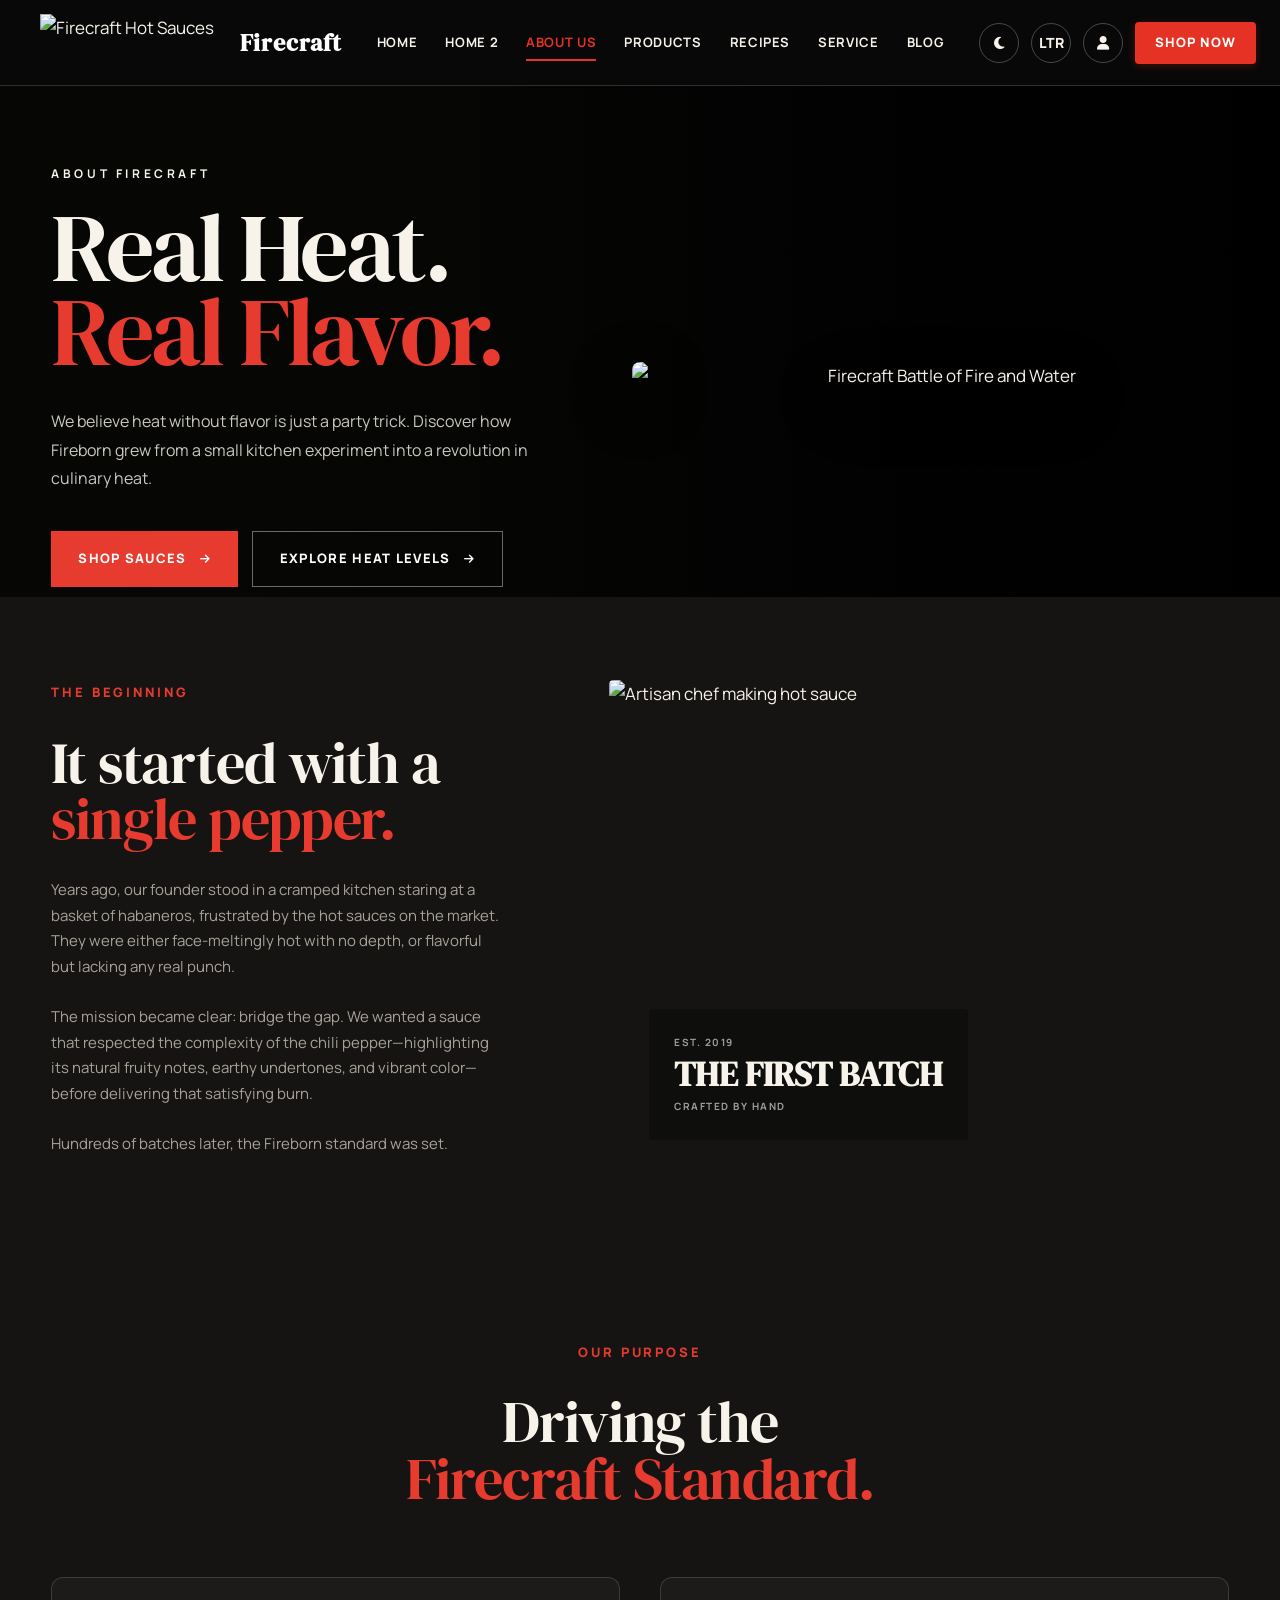
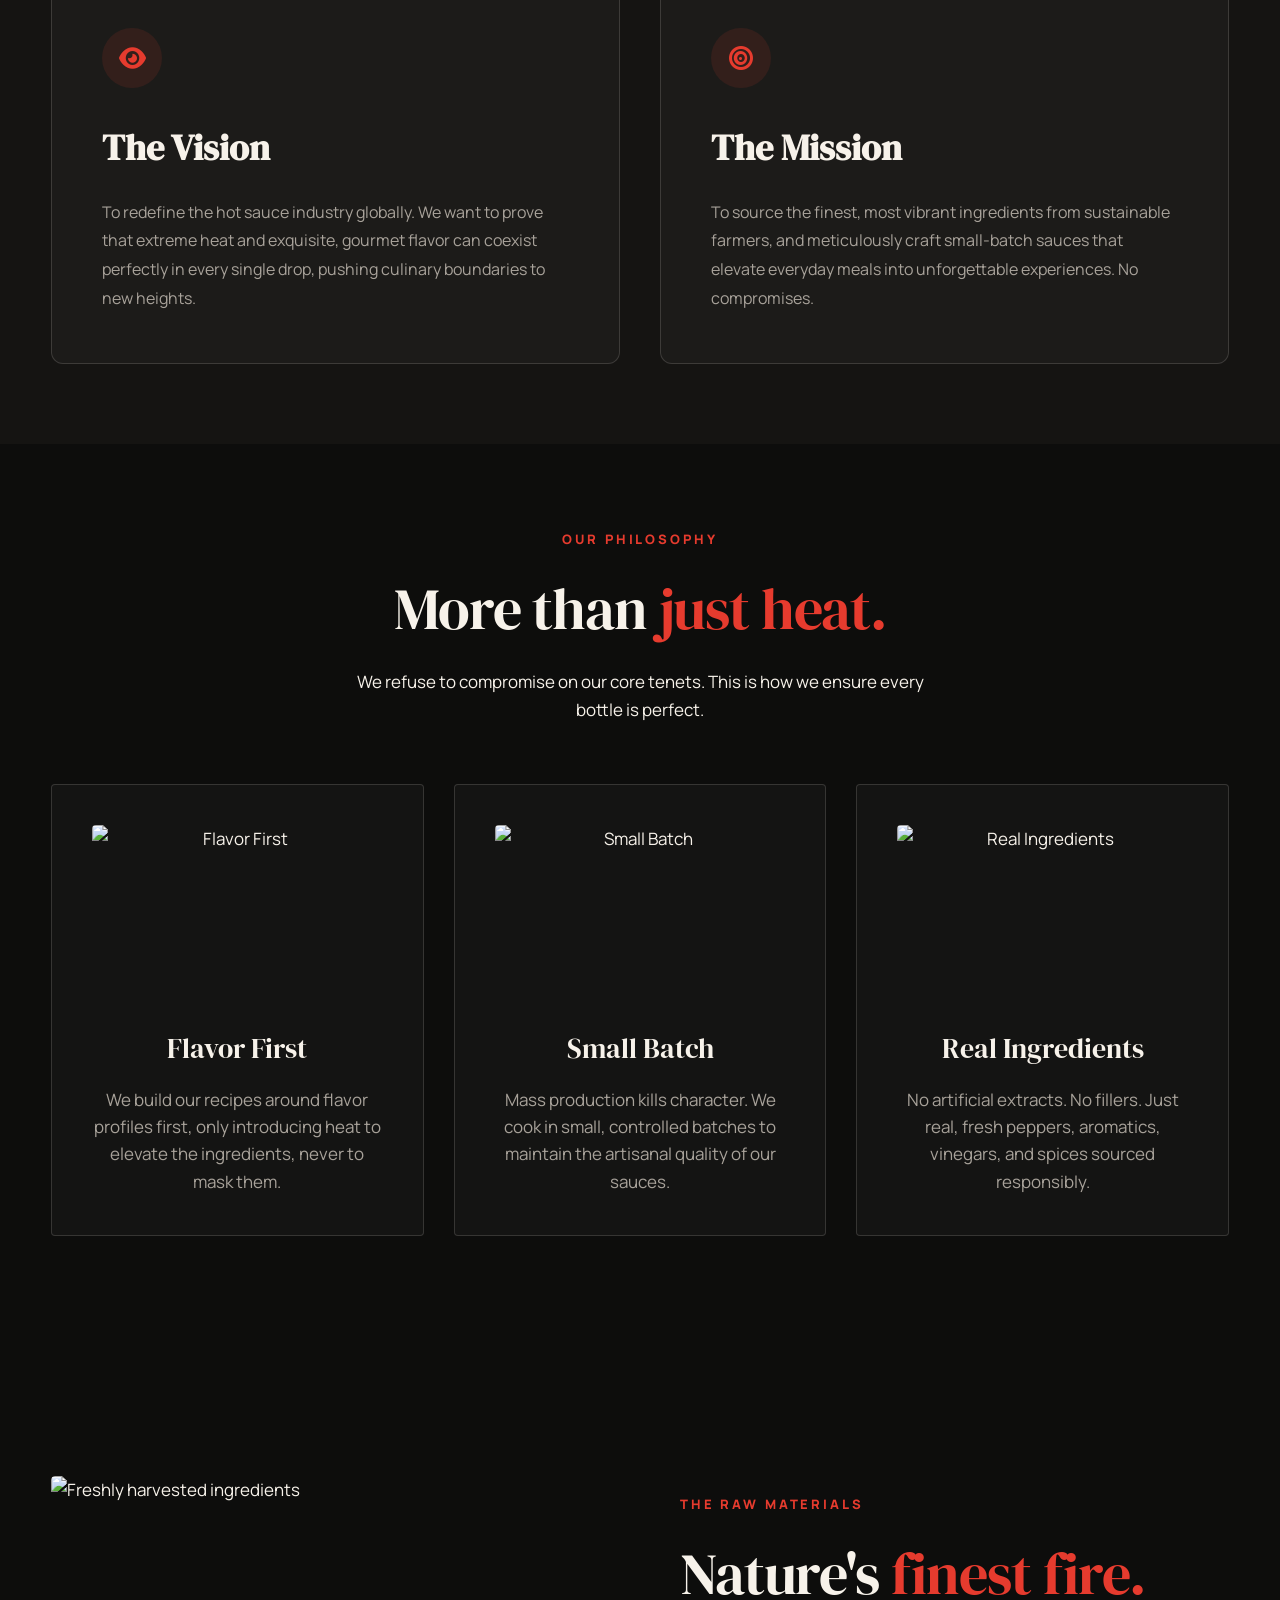
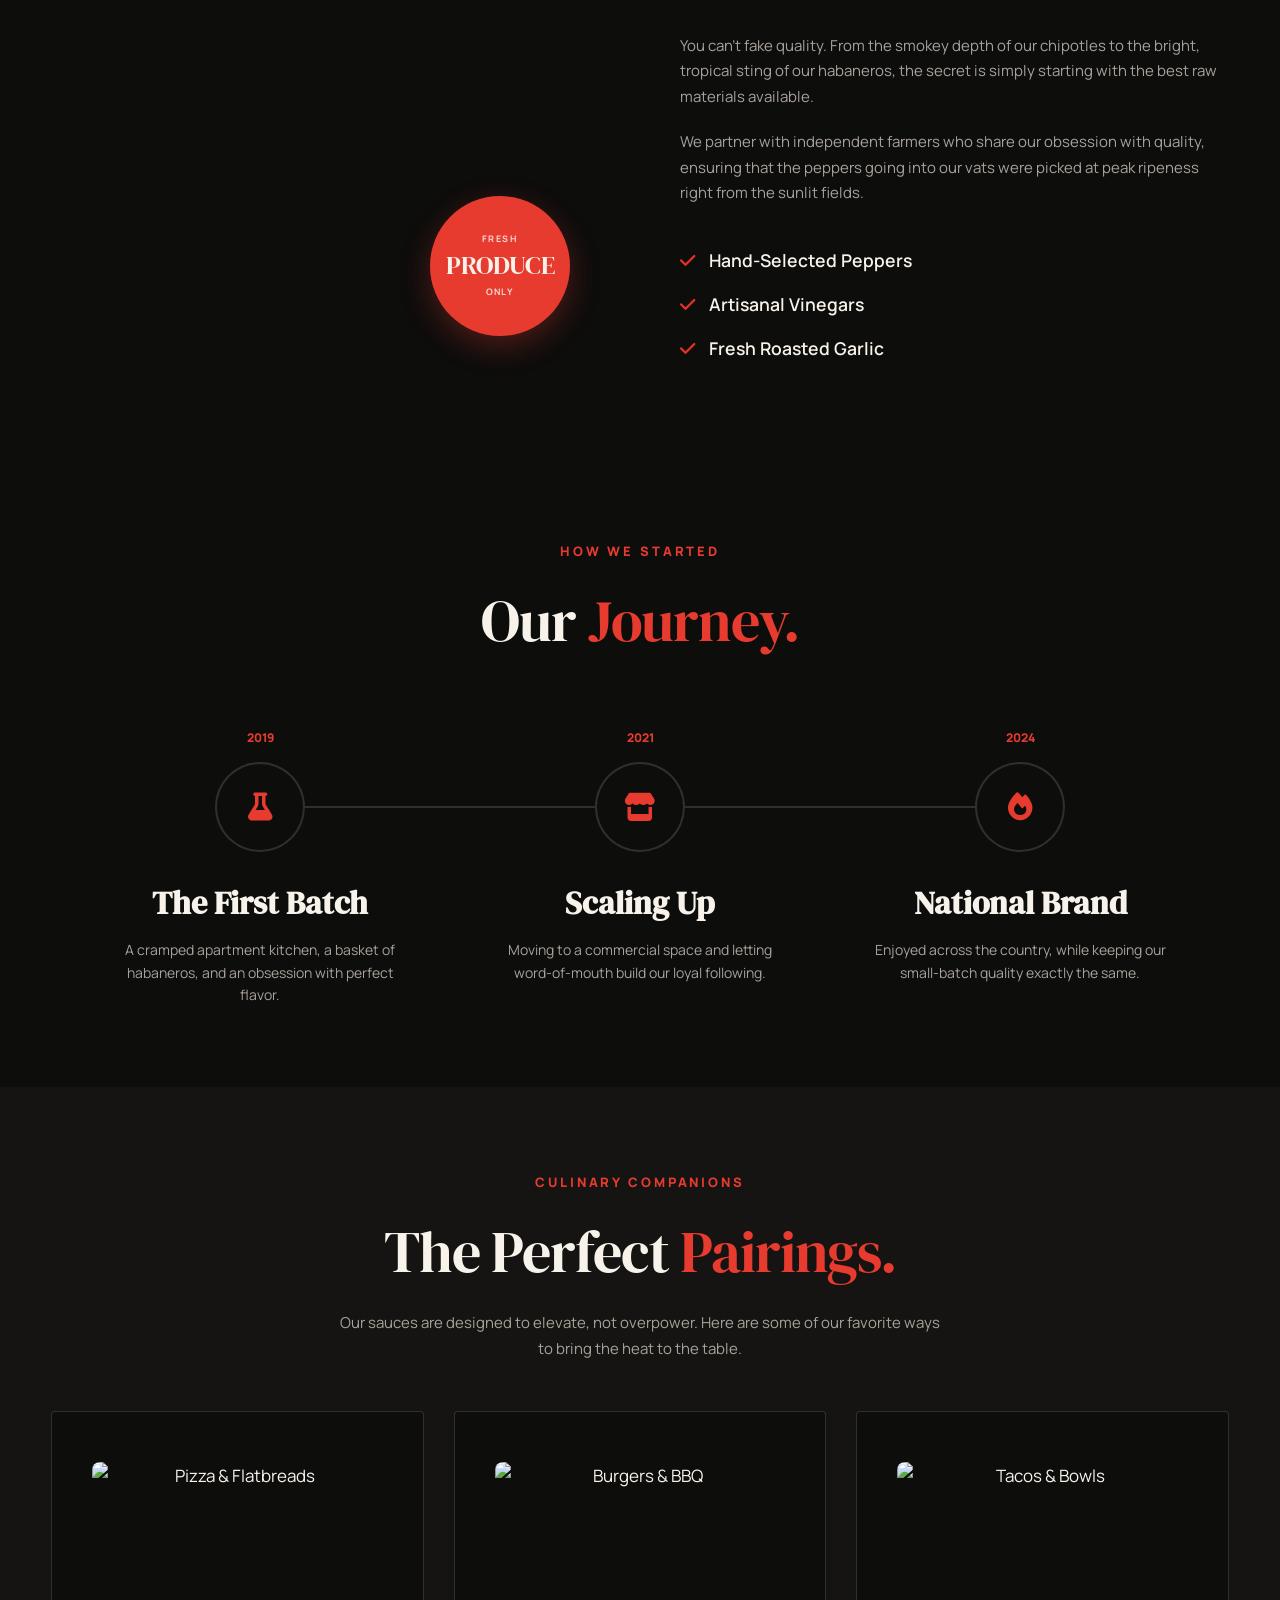
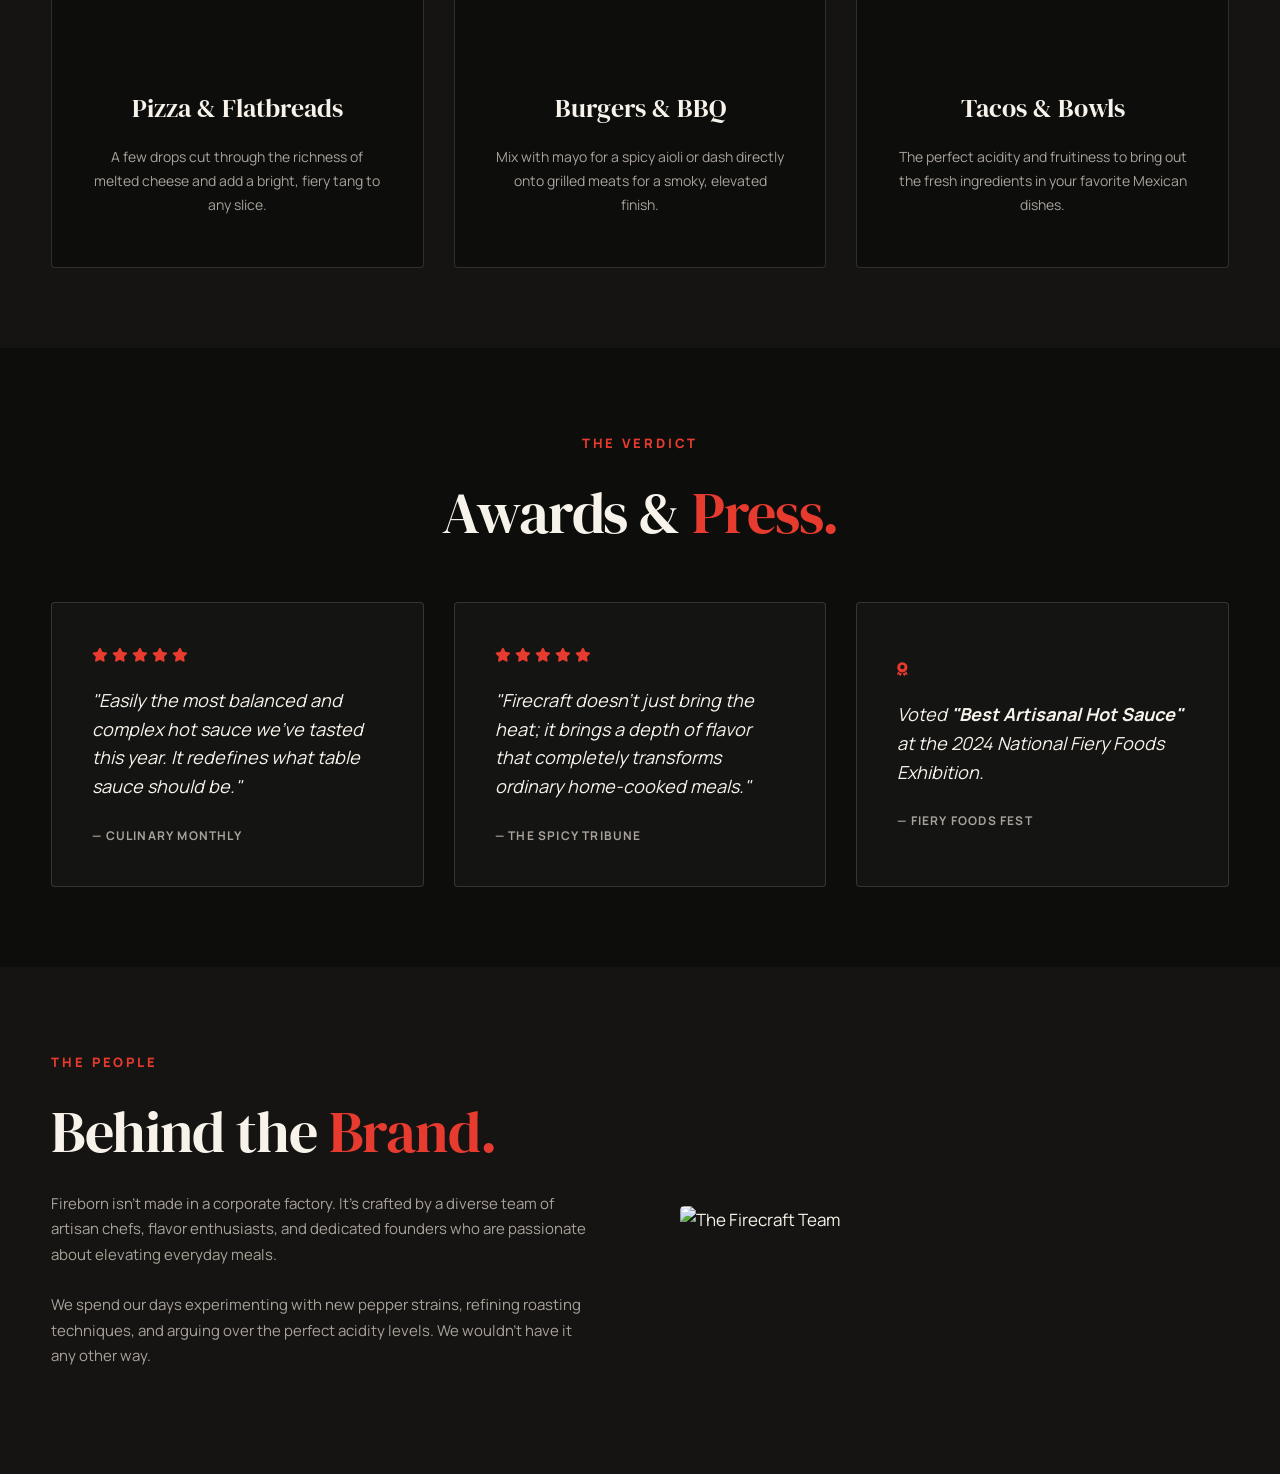
==== commit 38dd3f7c: "Update navbar and page layouts" ====
--- a/about.html
+++ b/about.html
@@ -17,8 +17,8 @@
         href="https://cdnjs.cloudflare.com/ajax/libs/font-awesome/6.5.2/css/all.min.css"
     >
 
-    <link rel="stylesheet" href="css/style.css">
-    <link rel="stylesheet" href="css/navbar.css">
+    <link rel="stylesheet" href="css/style.css?v=3">
+    <link rel="stylesheet" href="css/navbar.css?v=3">
     <link rel="stylesheet" href="css/footer.css">
     <link rel="stylesheet" href="css/about.css">
 </head>
@@ -43,19 +43,28 @@
                 <a href="recipes.html">Recipes</a>
                 <a href="services.html">Service</a>
                 <a href="blog.html">Blog</a>
-                <a href="contact.html">Contact</a>
+                <a href="products.html" class="mobile-menu-cta mobile-only">Shop Now</a>
             </nav>
             <div class="nav-actions">
-                <button type="button" class="mobile-menu-btn" aria-label="Open Menu">
-                    <i class="fa-solid fa-bars"></i>
-                </button>
                 <button type="button" class="nav-icon theme-toggle-btn" aria-label="Toggle Theme">
                     <i class="fa-solid fa-moon"></i>
                 </button>
                 <button type="button" class="nav-icon dir-toggle-btn" aria-label="Toggle Direction">
                     LTR
                 </button>
+                <div class="profile-dropdown-container">
+                    <button type="button" class="nav-icon profile-btn" aria-label="Profile">
+                        <i class="fa-solid fa-user"></i>
+                    </button>
+                    <div class="profile-dropdown">
+                        <a href="login.html">Login</a>
+                        <a href="register.html">Register</a>
+                    </div>
+                </div>
                 <a href="products.html" class="btn btn-primary nav-cta-btn">Shop Now</a>
+                <button type="button" class="mobile-menu-btn" aria-label="Open Menu">
+                    <i class="fa-solid fa-bars"></i>
+                </button>
             </div>
         </div>
     </header>
--- a/css/style.css
+++ b/css/style.css
@@ -119,12 +119,12 @@
 }
 
 /* Page Body & Main Content */
-html.light-theme main,
-body.light-theme main,
-html.light-theme section:not(.navbar):not(.footer),
-body.light-theme section:not(.navbar):not(.footer),
-html.light-theme article,
-body.light-theme article {
+html.light-theme main:not(.contact-page),
+body.light-theme main:not(.contact-page),
+html.light-theme section:not(.navbar):not(.footer):not(.contact-page *),
+body.light-theme section:not(.navbar):not(.footer):not(.contact-page *),
+html.light-theme article:not(.contact-page *),
+body.light-theme article:not(.contact-page *) {
     background-color: #f4ede3 !important;
     color: #171513 !important;
 }
@@ -161,8 +161,8 @@
 html.light-theme .sidebar-widget,
 html.light-theme .rc-sidebar,
 html.light-theme .contact-info-item,
-html.light-theme .contact-form,
-html.light-theme .faq-item,
+html.light-theme .contact-form:not(.contact-page *),
+html.light-theme .faq-item:not(.contact-page *),
 html.light-theme .modal-content,
 html.light-theme .tab-content,
 html.light-theme .spec-row,
@@ -202,8 +202,8 @@
 body.light-theme .sidebar-widget,
 body.light-theme .rc-sidebar,
 body.light-theme .contact-info-item,
-body.light-theme .contact-form,
-body.light-theme .faq-item,
+body.light-theme .contact-form:not(.contact-page *),
+body.light-theme .faq-item:not(.contact-page *),
 body.light-theme .modal-content,
 body.light-theme .tab-content,
 body.light-theme .spec-row,
@@ -320,6 +320,8 @@
 
 html {
     scroll-behavior: smooth;
+    overflow-x: hidden;
+    max-width: 100vw;
 }
 
 body {
@@ -1730,7 +1732,7 @@
         display: flex;
         align-items: center;
         gap: 10px;
-        flex-direction: row-reverse;
+        flex-direction: row;
     }
 
     .desktop-only {
@@ -1960,7 +1962,7 @@
     }
 
     .hero-title {
-        font-size: 57px;
+        font-size: clamp(38px, 12vw, 48px);
     }
 
     .hero-buttons .btn {
@@ -1999,6 +2001,33 @@
         justify-content: center;
     }
 
+}
+
+@media (max-width: 360px) {
+    .container {
+        width: calc(100% - 24px) !important;
+    }
+
+    .hero-title {
+        font-size: 36px;
+    }
+
+    .section-heading h2,
+    .heat-intro h2,
+    .standard-content h2,
+    .story-content h2,
+    .wholesale-content h2 {
+        font-size: 32px;
+    }
+
+    .flavor-grid {
+        grid-template-columns: 1fr;
+    }
+
+    .flavor-image {
+        width: 85px;
+        height: 85px;
+    }
 }
 
 /* =========================================================
--- a/css/navbar.css
+++ b/css/navbar.css
@@ -37,6 +37,7 @@
     display: flex;
     align-items: center;
     width: 100%;
+    position: relative !important;
 }
 
 .nav-container,
@@ -167,51 +168,44 @@
     width: 0 !important;
 }
 
-/* Primary CTA Button in Header */
-.nav-cta-btn,
-.navbar .nav-cta-btn,
-.nav-actions .btn-primary {
-    display: inline-flex !important;
-    align-items: center;
-    justify-content: center;
-    gap: 8px;
-    height: 42px;
-    min-height: 42px;
-    padding: 0 20px;
-    background-color: #E53224 !important;
-    background: #E53224 !important;
-    color: #ffffff !important;
-    border-radius: 4px !important;
-    font-size: 13px;
-    font-weight: 800;
-    letter-spacing: 0.08em;
-    text-transform: uppercase;
-    text-decoration: none !important;
-    border: none !important;
-    cursor: pointer;
-    white-space: nowrap;
-    transition: all 0.2s ease;
-    box-shadow: 0 2px 8px rgba(229, 50, 36, 0.25);
-}
-
-.nav-cta-btn:hover,
-.navbar .nav-cta-btn:hover,
-.nav-actions .btn-primary:hover {
-    background-color: #f04b3d !important;
-    background: #f04b3d !important;
-    color: #ffffff !important;
-    transform: translateY(-2px);
-    box-shadow: 0 4px 16px rgba(229, 50, 36, 0.45);
-}
-
-@media (max-width: 600px) {
+/* Primary CTA Button in Header (Desktop Only) */
+@media (min-width: 901px) {
     .nav-cta-btn,
     .navbar .nav-cta-btn,
-    .nav-actions .btn-primary {
-        height: 36px;
-        min-height: 36px;
-        padding: 0 12px;
-        font-size: 11px;
+    .nav-actions .btn-primary,
+    .nav-actions .nav-cta-btn {
+        display: inline-flex !important;
+        align-items: center;
+        justify-content: center;
+        gap: 8px;
+        height: 42px;
+        min-height: 42px;
+        padding: 0 20px;
+        background-color: #E53224 !important;
+        background: #E53224 !important;
+        color: #ffffff !important;
+        border-radius: 4px !important;
+        font-size: 13px;
+        font-weight: 800;
+        letter-spacing: 0.08em;
+        text-transform: uppercase;
+        text-decoration: none !important;
+        border: none !important;
+        cursor: pointer;
+        white-space: nowrap;
+        transition: all 0.2s ease;
+        box-shadow: 0 2px 8px rgba(229, 50, 36, 0.25);
+    }
+
+    .nav-cta-btn:hover,
+    .navbar .nav-cta-btn:hover,
+    .nav-actions .btn-primary:hover,
+    .nav-actions .nav-cta-btn:hover {
+        background-color: #f04b3d !important;
+        background: #f04b3d !important;
+        color: #ffffff !important;
+        transform: translateY(-2px);
+        box-shadow: 0 4px 16px rgba(229, 50, 36, 0.45);
     }
 }
 
@@ -220,13 +214,12 @@
 .nav-right {
     display: flex;
     align-items: center;
+    flex-direction: row !important;
     gap: 12px;
 }
 
 .nav-actions .nav-icon,
 .nav-right .icon-btn,
-.mobile-menu-btn,
-.hamburger-btn,
 .dir-toggle-btn,
 .theme-toggle-btn,
 .profile-btn,
@@ -234,10 +227,6 @@
 body.light-theme .nav-actions .nav-icon,
 html.light-theme .nav-right .icon-btn,
 body.light-theme .nav-right .icon-btn,
-html.light-theme .mobile-menu-btn,
-body.light-theme .mobile-menu-btn,
-html.light-theme .hamburger-btn,
-body.light-theme .hamburger-btn,
 html.light-theme .dir-toggle-btn,
 body.light-theme .dir-toggle-btn,
 html.light-theme .theme-toggle-btn,
@@ -256,6 +245,7 @@
     align-items: center;
     justify-content: center;
     font-size: 14px;
+    flex-shrink: 0 !important;
 }
 
 .nav-actions .nav-icon:hover,
@@ -287,32 +277,34 @@
     color: #F7F3EC !important;
 }
 
-/* Profile Dropdown */
+/* Profile Dropdown - ALWAYS VISIBLE ACROSS ALL BREAKPOINTS */
 .profile-dropdown-container,
 .dropdown {
     position: relative;
-    display: flex;
-    align-items: center;
+    display: flex !important;
+    align-items: center;
+    flex-shrink: 0 !important;
 }
 
 .profile-dropdown,
 .dropdown-content {
     display: none;
     position: absolute;
-    top: 40px;
+    top: calc(100% + 10px);
     right: 0;
     background-color: #151515 !important;
-    min-width: 130px;
-    border: 1px solid rgba(255,255,255,0.14) !important;
+    min-width: 140px;
+    border: 1px solid rgba(255,255,255,0.18) !important;
     border-radius: 4px;
-    box-shadow: 0 8px 16px rgba(0,0,0,0.5);
-    z-index: 1000;
+    box-shadow: 0 10px 25px rgba(0,0,0,0.7);
+    z-index: 10002;
     flex-direction: column;
+    overflow: hidden;
 }
 
 .profile-dropdown.show,
 .dropdown-content.show {
-    display: flex;
+    display: flex !important;
 }
 
 @media (min-width: 901px) {
@@ -329,11 +321,14 @@
 html.light-theme .dropdown-content a,
 body.light-theme .dropdown-content a {
     color: #F7F3EC !important;
-    padding: 12px 16px;
-    text-decoration: none;
+    padding: 12px 18px;
+    text-decoration: none !important;
     font-size: 13px;
     font-weight: 600;
     transition: background-color 0.2s, color 0.2s;
+    display: block;
+    width: 100%;
+    box-sizing: border-box;
 }
 
 .profile-dropdown a:hover,
@@ -342,23 +337,53 @@
 body.light-theme .profile-dropdown a:hover,
 html.light-theme .dropdown-content a:hover,
 body.light-theme .dropdown-content a:hover {
-    background-color: rgba(255,255,255,0.05) !important;
+    background-color: rgba(255,255,255,0.08) !important;
     color: #E53224 !important;
 }
 
+/* Hamburger / Mobile Menu Button */
 .hamburger-btn,
 .mobile-menu-btn {
     display: none !important;
-    background: transparent;
-    border: none;
-    color: #F7F3EC !important;
-    padding: 4px;
+    background: transparent !important;
+    border: 1px solid rgba(255, 255, 255, 0.25) !important;
+    border-radius: 50% !important;
+    width: 40px !important;
+    height: 40px !important;
+    color: #F7F3EC !important;
+    padding: 0 !important;
     cursor: pointer;
-    font-size: 20px;
+    font-size: 16px !important;
+    align-items: center;
+    justify-content: center;
+    flex-shrink: 0 !important;
+    order: 99 !important;
+    transition: all 0.2s ease;
+}
+
+.hamburger-btn:hover,
+.mobile-menu-btn:hover {
+    border-color: rgba(255, 255, 255, 0.6) !important;
+    background-color: rgba(255, 255, 255, 0.1) !important;
+    color: #E53224 !important;
 }
 
 .mobile-only {
-    display: none;
+    display: none !important;
+}
+
+.mobile-menu-cta {
+    background-color: #E53224 !important;
+    color: #ffffff !important;
+    text-align: center;
+    border-radius: 4px;
+    padding: 12px 20px !important;
+    margin-top: 10px;
+    font-weight: 800;
+    letter-spacing: 0.08em;
+    text-transform: uppercase;
+    text-decoration: none !important;
+    box-shadow: 0 4px 12px rgba(229, 50, 36, 0.35);
 }
 
 @media (max-width: 1024px) {
@@ -367,22 +392,70 @@
 }
 
 @media (max-width: 900px) {
-    .nav-container, .navbar-container { padding: 0 20px; }
+    .nav-container, .navbar-container {
+        padding: 0 16px;
+    }
+
+    /* Completely hide Shop Now CTA on mobile/tablet so hamburger button takes its place */
+    .nav-cta-btn,
+    .navbar .nav-cta-btn,
+    .nav-actions .btn-primary,
+    .nav-actions .nav-cta-btn,
+    a.nav-cta-btn,
+    a.btn-primary.nav-cta-btn {
+        display: none !important;
+        width: 0 !important;
+        height: 0 !important;
+        padding: 0 !important;
+        margin: 0 !important;
+        border: none !important;
+        visibility: hidden !important;
+        pointer-events: none !important;
+    }
+
+    /* Ensure hamburger button is visible */
+    .hamburger-btn,
+    .mobile-menu-btn,
+    .navbar .mobile-menu-btn,
+    .nav-actions .mobile-menu-btn,
+    button.mobile-menu-btn {
+        display: flex !important;
+        visibility: visible !important;
+        opacity: 1 !important;
+        align-items: center !important;
+        justify-content: center !important;
+        background: transparent !important;
+        border: 1px solid rgba(255, 255, 255, 0.25) !important;
+        border-radius: 50% !important;
+        width: 40px !important;
+        height: 40px !important;
+        color: #F7F3EC !important;
+        padding: 0 !important;
+        cursor: pointer !important;
+        font-size: 16px !important;
+        flex-shrink: 0 !important;
+        order: 99 !important;
+    }
+
+    .nav-actions {
+        flex-direction: row !important;
+        gap: 8px !important;
+    }
     
     .nav-menu, .nav-center {
         display: none;
         flex-direction: column;
         position: absolute;
-        top: 80px;
+        top: 100%;
         left: 0;
         width: 100%;
         background-color: #080808 !important;
         padding: 24px 20px;
         border-bottom: 1px solid rgba(255,255,255,0.14);
         gap: 16px;
-        align-items: flex-start;
+        align-items: stretch;
         box-shadow: 0 10px 30px rgba(0,0,0,0.8);
-        z-index: 999;
+        z-index: 9999;
     }
 
     .nav-menu.show, .nav-center.show {
@@ -397,7 +470,93 @@
 
     .brand-sub { display: none; }
     .brand-logo, .navbar .logo img { height: 44px; }
-    .hamburger-btn, .mobile-menu-btn { display: flex !important; }
-    .profile-dropdown-container.desktop-only { display: none !important; }
-    .mobile-only { display: block; }
-}
+    .mobile-only { display: block !important; }
+}
+
+@media (max-width: 768px) {
+    .nav-actions {
+        flex-direction: row !important;
+        gap: 8px !important;
+    }
+    .nav-container, .navbar-container {
+        padding: 0 14px;
+    }
+}
+
+@media (max-width: 480px) {
+    .navbar-container {
+        padding: 0 12px !important;
+    }
+    .navbar .logo {
+        gap: 8px !important;
+    }
+    .navbar .logo img {
+        height: 36px !important;
+    }
+    .navbar .logo-text {
+        font-size: 19px !important;
+    }
+    .nav-actions {
+        gap: 6px !important;
+        flex-direction: row !important;
+    }
+    .nav-actions .nav-icon,
+    .nav-actions .mobile-menu-btn,
+    .navbar .mobile-menu-btn,
+    .theme-toggle-btn,
+    .dir-toggle-btn,
+    .profile-btn {
+        width: 36px !important;
+        height: 36px !important;
+        font-size: 13px !important;
+        flex-shrink: 0 !important;
+        display: flex !important;
+        visibility: visible !important;
+    }
+    .mobile-menu-btn i {
+        font-size: 15px !important;
+    }
+}
+
+@media (max-width: 360px) {
+    .navbar,
+    #navbar-container .navbar {
+        height: 65px !important;
+    }
+    .navbar-container {
+        padding: 0 8px !important;
+        width: 100% !important;
+        max-width: 100% !important;
+    }
+    .navbar .logo {
+        gap: 6px !important;
+    }
+    .navbar .logo img {
+        height: 30px !important;
+        width: auto !important;
+    }
+    .navbar .logo-text {
+        font-size: 16px !important;
+        letter-spacing: 0.01em !important;
+    }
+    .nav-actions {
+        gap: 5px !important;
+        flex-direction: row !important;
+    }
+    .nav-actions .nav-icon,
+    .nav-actions .mobile-menu-btn,
+    .navbar .mobile-menu-btn,
+    .theme-toggle-btn,
+    .dir-toggle-btn,
+    .profile-btn {
+        width: 32px !important;
+        height: 32px !important;
+        font-size: 12px !important;
+        flex-shrink: 0 !important;
+        display: flex !important;
+        visibility: visible !important;
+    }
+    .mobile-menu-btn i {
+        font-size: 14px !important;
+    }
+}
--- a/css/about.css
+++ b/css/about.css
@@ -525,6 +525,57 @@
         grid-template-columns: 1fr !important;
         gap: 24px !important;
     }
+    .animated-mascot {
+        width: 100% !important;
+        max-width: 100% !important;
+        margin-left: 0 !important;
+    }
+    .story-caption {
+        left: 15px;
+        bottom: 15px;
+        right: 15px;
+        padding: 16px;
+    }
+    .story-caption strong {
+        font-size: 22px;
+    }
+    .story-visual img {
+        height: 340px;
+    }
+    .vm-number {
+        font-size: 80px;
+        top: 0;
+    }
+}
+
+@media (max-width: 480px) {
+    .story-copy h2, 
+    .philosophy-heading h2, 
+    .ingredients-copy h2, 
+    .timeline-heading h2, 
+    .pairings-heading h2,
+    .press-heading h2,
+    .team-copy h2 {
+        font-size: clamp(28px, 8vw, 36px);
+    }
+    .story-visual img {
+        height: 260px;
+    }
+    .team-visual img {
+        height: 240px;
+    }
+}
+
+@media (max-width: 360px) {
+    .story-caption {
+        position: static;
+        margin-top: 10px;
+    }
+    .story-copy p,
+    .ingredients-copy p,
+    .team-copy p {
+        font-size: 14px;
+    }
 }
 
 body.light-theme .vm-editorial-card,
